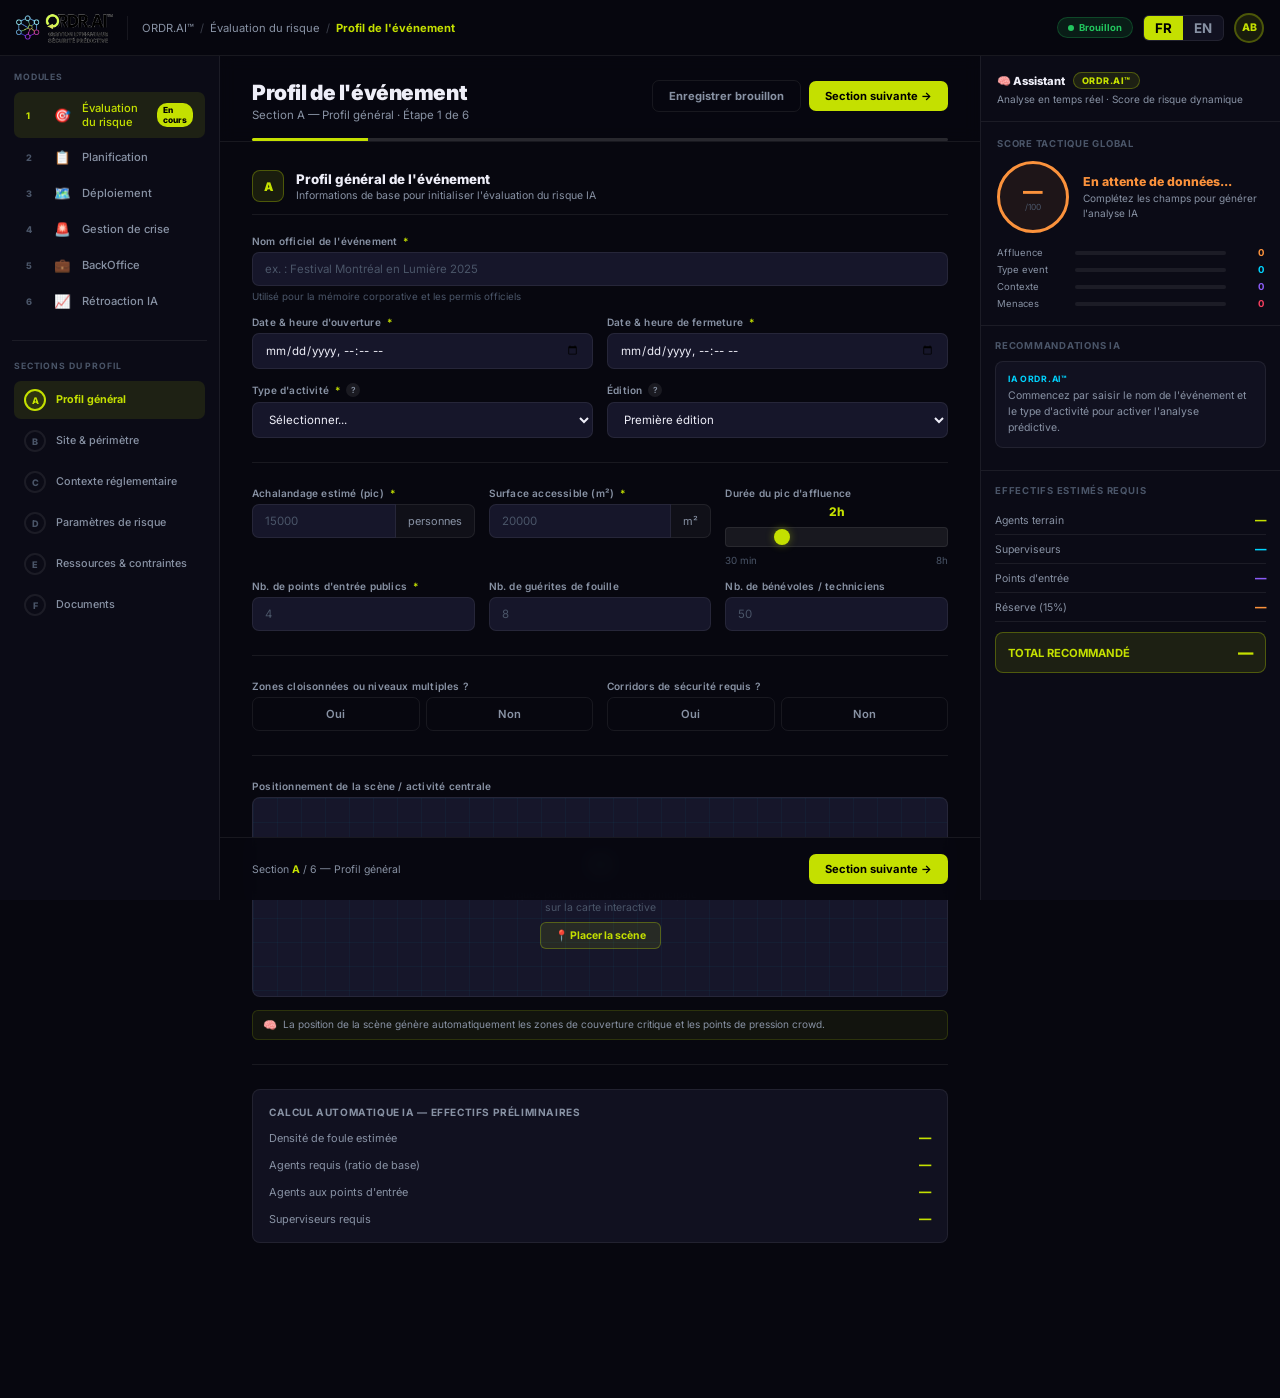
==== app/01-profil-evenement.html @ 05a4f1e2 "Initial commit — ORDR.AI™ SaaS platform 6 modules complets: - 01 Évaluation du risque - 02 Planifica" ====
<!DOCTYPE html>
<html lang="fr">
<head>
  <meta charset="UTF-8" />
<meta http-equiv="Cache-Control" content="no-cache, no-store, must-revalidate">
<meta http-equiv="Pragma" content="no-cache">
  <meta name="viewport" content="width=device-width, initial-scale=1.0" />
  <title>ORDR.AI™ — Profil de l'événement</title>
  <link href="https://fonts.googleapis.com/css2?family=Inter:wght@400;500;600;700;800;900&display=swap" rel="stylesheet" />
  <style>
    :root {
      --bg: #07070f;
      --bg-sidebar: #0b0b16;
      --bg-card: #111120;
      --bg-input: #16162a;
      --bg-hover: #1a1a2e;
      --border: rgba(255,255,255,0.07);
      --border-accent: rgba(196,224,0,0.3);
      --accent: #c4e000;
      --accent-dim: rgba(196,224,0,0.10);
      --cyan: #00d4ff;
      --cyan-dim: rgba(0,212,255,0.10);
      --purple: #8b5cf6;
      --red: #f43f5e;
      --orange: #fb923c;
      --green: #22c55e;
      --text: #eeeef8;
      --text-2: #8892a4;
      --text-3: #4a5568;
      --topbar-h: 56px;
      --sidebar-w: 220px;
      --right-w: 300px;
      --font: 'Inter', system-ui, sans-serif;
      --r: 8px;
    }
    *, *::before, *::after { box-sizing: border-box; margin: 0; padding: 0; }
    html { font-size: 14px; }
    body { font-family: var(--font); background: var(--bg); color: var(--text); min-height: 100vh; overflow-x: hidden; }
    a { text-decoration: none; color: inherit; }
    input, select, textarea, button { font-family: var(--font); }

    /* ── TOPBAR ── */
    .topbar {
      position: fixed; top: 0; left: 0; right: 0; height: var(--topbar-h);
      background: rgba(7,7,15,0.96); backdrop-filter: blur(16px);
      border-bottom: 1px solid var(--border);
      display: flex; align-items: center; padding: 0 16px; gap: 14px; z-index: 1000;
    }
    .topbar-logo { display: flex; align-items: center; gap: 8px; }
    .topbar-logo img { height: 30px; }
    .topbar-divider { width:1px; height:24px; background:var(--border); flex-shrink:0; }
    .topbar-breadcrumb {
      display: flex; align-items: center; gap: 6px; font-size: 0.8rem; color: var(--text-2);
    }
    .topbar-breadcrumb .crumb-active { color: var(--accent); font-weight: 700; }
    .topbar-breadcrumb .sep { opacity: 0.4; }
    .topbar-right { margin-left: auto; display: flex; align-items: center; gap: 10px; }
    .lang-toggle { display:flex; background:var(--bg-card); border:1px solid var(--border); border-radius:6px; overflow:hidden; font-size:0.72rem; }
    .lang-toggle button { padding:4px 11px; background:transparent; border:none; color:var(--text-2); cursor:pointer; font-weight:700; transition:all 0.2s; }
    .lang-toggle button.active { background:var(--accent); color:#000; }
    .badge-live { display:flex; align-items:center; gap:5px; background:rgba(34,197,94,0.12); border:1px solid rgba(34,197,94,0.25); color:var(--green); font-size:0.68rem; font-weight:700; padding:4px 10px; border-radius:20px; }
    .badge-live .dot { width:6px;height:6px;border-radius:50%;background:var(--green);animation:pulse 2s infinite; }
    @keyframes pulse{0%,100%{opacity:1}50%{opacity:0.4}}
    .avatar { width:30px;height:30px;border-radius:50%;background:var(--accent-dim);border:2px solid var(--border-accent);display:flex;align-items:center;justify-content:center;font-size:0.75rem;font-weight:800;color:var(--accent); }

    /* ── LAYOUT ── */
    .app { display:flex; padding-top:var(--topbar-h); min-height:100vh; }

    /* ── LEFT SIDEBAR ── */
    .sidebar {
      position:fixed; top:var(--topbar-h); left:0; width:var(--sidebar-w);
      height:calc(100vh - var(--topbar-h)); background:var(--bg-sidebar);
      border-right:1px solid var(--border); overflow-y:auto; z-index:900;
      display:flex; flex-direction:column;
    }
    .sidebar-header { padding:16px 14px 10px; }
    .sidebar-header .label { font-size:0.62rem; font-weight:700; color:var(--text-3); letter-spacing:0.1em; text-transform:uppercase; margin-bottom:10px; }
    .module-item {
      display:flex; align-items:center; gap:10px; padding:9px 12px; border-radius:7px;
      cursor:pointer; margin-bottom:2px; color:var(--text-2); font-size:0.8rem; font-weight:500;
      transition:all 0.2s; position:relative; text-decoration:none;
    }
    .module-item:hover { background:rgba(255,255,255,0.04); color:var(--text); }
    .module-item.active { background:var(--accent-dim); color:var(--accent); }
    .module-item .m-num { font-size:0.65rem; font-weight:800; color:var(--text-3); width:16px; flex-shrink:0; }
    .module-item.active .m-num { color:var(--accent); }
    .module-item .m-icon { font-size:0.95rem; width:20px; text-align:center; flex-shrink:0; }
    .module-item .m-badge { margin-left:auto; background:var(--accent); color:#000; font-size:0.6rem; font-weight:800; padding:2px 6px; border-radius:10px; }
    .sidebar-sep { height:1px; background:var(--border); margin:10px 12px; }

    /* Section nav (A-F wizard) */
    .section-nav { padding:10px 14px; flex:1; }
    .section-nav .label { font-size:0.62rem; font-weight:700; color:var(--text-3); letter-spacing:0.1em; text-transform:uppercase; margin-bottom:10px; }
    .section-step {
      display:flex; align-items:center; gap:10px; padding:8px 10px; border-radius:7px;
      cursor:pointer; margin-bottom:3px; font-size:0.78rem; transition:all 0.2s;
    }
    .section-step:hover { background:rgba(255,255,255,0.04); }
    .section-step.active { background:var(--accent-dim); }
    .step-dot {
      width:22px; height:22px; border-radius:50%; border:2px solid var(--border);
      display:flex; align-items:center; justify-content:center; font-size:0.65rem; font-weight:800;
      flex-shrink:0; color:var(--text-3); transition:all 0.2s;
    }
    .section-step.active .step-dot { border-color:var(--accent); color:var(--accent); background:var(--accent-dim); }
    .section-step.done .step-dot { border-color:var(--green); background:rgba(34,197,94,0.15); color:var(--green); }
    .step-label { font-weight:500; color:var(--text-2); font-size:0.77rem; line-height:1.3; }
    .section-step.active .step-label { color:var(--accent); font-weight:700; }
    .section-step.done .step-label { color:var(--text-2); }

    /* ── MAIN ── */
    .main {
      margin-left:var(--sidebar-w); margin-right:var(--right-w);
      flex:1; display:flex; flex-direction:column; min-width:0;
    }

    /* Page header */
    .page-header {
      padding:24px 32px 0; border-bottom:1px solid var(--border);
      background:rgba(7,7,15,0.6); backdrop-filter:blur(8px);
      position:sticky; top:var(--topbar-h); z-index:50;
    }
    .page-title-row { display:flex; align-items:flex-start; justify-content:space-between; margin-bottom:16px; }
    .page-title { font-size:1.5rem; font-weight:900; letter-spacing:-0.02em; }
    .page-title span { color:var(--accent); }
    .page-subtitle { font-size:0.82rem; color:var(--text-2); margin-top:3px; }
    .page-actions { display:flex; gap:8px; align-items:center; }
    .btn { padding:8px 16px; border-radius:7px; font-size:0.8rem; font-weight:700; cursor:pointer; border:none; transition:all 0.2s; }
    .btn-ghost { background:transparent; color:var(--text-2); border:1px solid var(--border); }
    .btn-ghost:hover { color:var(--text); border-color:rgba(255,255,255,0.2); }
    .btn-primary { background:var(--accent); color:#000; }
    .btn-primary:hover { background:#d4f000; transform:translateY(-1px); }
    .btn-outline { background:transparent; color:var(--accent); border:1px solid var(--border-accent); }
    .btn-outline:hover { background:var(--accent-dim); }

    /* Progress bar */
    .progress-bar { display:flex; gap:0; margin-bottom:0; }
    .progress-step {
      flex:1; height:3px; background:var(--border); position:relative; cursor:pointer;
    }
    .progress-step:first-child { border-radius:3px 0 0 3px; }
    .progress-step:last-child { border-radius:0 3px 3px 0; }
    .progress-step .fill { height:100%; border-radius:inherit; background:var(--border); transition:background 0.3s; }
    .progress-step.done .fill { background:var(--green); }
    .progress-step.active .fill { background:var(--accent); }
    .progress-step.active + .progress-step .fill { background:var(--border); }

    /* ── FORM AREA ── */
    .form-area { padding:28px 32px 60px; }

    .form-section { margin-bottom:32px; }
    .section-title-bar {
      display:flex; align-items:center; gap:12px; margin-bottom:20px;
      padding-bottom:12px; border-bottom:1px solid var(--border);
    }
    .section-letter {
      width:32px; height:32px; border-radius:8px; background:var(--accent-dim);
      border:1px solid var(--border-accent); display:flex; align-items:center;
      justify-content:center; font-size:0.85rem; font-weight:900; color:var(--accent); flex-shrink:0;
    }
    .section-title-text h3 { font-size:0.95rem; font-weight:800; }
    .section-title-text p { font-size:0.75rem; color:var(--text-2); margin-top:2px; }

    .field-grid { display:grid; gap:14px; }
    .fg-2 { grid-template-columns:1fr 1fr; }
    .fg-3 { grid-template-columns:1fr 1fr 1fr; }
    .fg-1 { grid-template-columns:1fr; }

    .field { display:flex; flex-direction:column; gap:5px; }
    .field label {
      font-size:0.72rem; font-weight:600; color:var(--text-2); letter-spacing:0.02em;
      display:flex; align-items:center; gap:6px;
    }
    .field label .req { color:var(--accent); }
    .field label .info-tip {
      width:14px;height:14px;border-radius:50%;background:rgba(255,255,255,0.08);
      display:inline-flex;align-items:center;justify-content:center;font-size:0.6rem;
      cursor:help;color:var(--text-2);
    }
    .field input, .field select, .field textarea {
      background:var(--bg-input); border:1px solid var(--border);
      border-radius:7px; padding:9px 12px; color:var(--text);
      font-size:0.82rem; transition:all 0.2s; width:100%;
    }
    .field input:focus, .field select:focus, .field textarea:focus {
      outline:none; border-color:var(--accent); box-shadow:0 0 0 3px rgba(196,224,0,0.12);
    }
    .field input::placeholder, .field textarea::placeholder { color:var(--text-3); }
    .field select option { background:var(--bg-card); }
    .field textarea { resize:vertical; min-height:80px; }
    .field .hint { font-size:0.7rem; color:var(--text-3); }
    .field .ai-hint {
      display:flex; align-items:flex-start; gap:6px; padding:7px 10px;
      background:rgba(196,224,0,0.06); border:1px solid rgba(196,224,0,0.15);
      border-radius:6px; font-size:0.72rem; color:var(--text-2); margin-top:3px;
    }
    .field .ai-hint .ai-icon { color:var(--accent); flex-shrink:0; font-size:0.8rem; }

    /* Input with unit */
    .input-group { display:flex; }
    .input-group input { border-radius:7px 0 0 7px; flex:1; }
    .input-unit {
      padding:9px 12px; background:rgba(255,255,255,0.04); border:1px solid var(--border);
      border-left:none; border-radius:0 7px 7px 0; font-size:0.78rem; color:var(--text-2);
      white-space:nowrap; display:flex; align-items:center;
    }

    /* Toggle yes/no */
    .yn-toggle { display:flex; gap:6px; }
    .yn-btn {
      flex:1; padding:9px; border:1px solid var(--border); border-radius:7px;
      background:transparent; color:var(--text-2); font-size:0.8rem; font-weight:600;
      cursor:pointer; transition:all 0.2s; text-align:center;
    }
    .yn-btn:hover { border-color:rgba(255,255,255,0.2); color:var(--text); }
    .yn-btn.selected-yes { background:rgba(34,197,94,0.12); border-color:rgba(34,197,94,0.4); color:var(--green); }
    .yn-btn.selected-no  { background:rgba(244,63,94,0.10); border-color:rgba(244,63,94,0.3); color:var(--red); }

    /* Radio group */
    .radio-group { display:flex; flex-wrap:wrap; gap:8px; }
    .radio-btn {
      padding:7px 14px; border:1px solid var(--border); border-radius:20px;
      background:transparent; color:var(--text-2); font-size:0.78rem; font-weight:500;
      cursor:pointer; transition:all 0.2s;
    }
    .radio-btn:hover { border-color:rgba(255,255,255,0.2); color:var(--text); }
    .radio-btn.selected { background:var(--accent-dim); border-color:var(--border-accent); color:var(--accent); font-weight:700; }

    /* Checkboxes */
    .check-grid { display:flex; flex-wrap:wrap; gap:8px; }
    .check-item {
      display:flex; align-items:center; gap:7px; padding:7px 12px;
      border:1px solid var(--border); border-radius:7px; cursor:pointer; transition:all 0.2s;
      font-size:0.78rem; color:var(--text-2);
    }
    .check-item:hover { border-color:rgba(255,255,255,0.15); color:var(--text); }
    .check-item.checked { background:var(--accent-dim); border-color:var(--border-accent); color:var(--accent); }
    .check-item input[type=checkbox] { display:none; }
    .check-box { width:15px;height:15px;border:2px solid var(--border);border-radius:4px;display:flex;align-items:center;justify-content:center;flex-shrink:0; }
    .check-item.checked .check-box { border-color:var(--accent);background:var(--accent); }
    .check-item.checked .check-box::after { content:'✓'; font-size:0.65rem; color:#000; font-weight:900; }

    /* Slider */
    .slider-wrap { display:flex; flex-direction:column; gap:8px; }
    .slider-labels { display:flex; justify-content:space-between; font-size:0.7rem; color:var(--text-3); }
    .slider-val { text-align:center; font-size:0.85rem; font-weight:800; color:var(--accent); }
    input[type=range] {
      width:100%; height:4px; appearance:none; background:var(--border);
      border-radius:4px; outline:none; cursor:pointer;
    }
    input[type=range]::-webkit-slider-thumb {
      appearance:none; width:16px; height:16px; border-radius:50%;
      background:var(--accent); cursor:pointer; box-shadow:0 0 8px rgba(196,224,0,0.4);
    }
    input[type=range]::-webkit-slider-runnable-track { border-radius:4px; }

    /* Map placeholder */
    .map-placeholder {
      background:var(--bg-input); border:1px solid var(--border); border-radius:var(--r);
      height:200px; position:relative; overflow:hidden; cursor:pointer; transition:border-color 0.2s;
    }
    .map-placeholder:hover { border-color:var(--border-accent); }
    .map-grid {
      position:absolute;inset:0;
      background-image: linear-gradient(rgba(0,212,255,0.04) 1px,transparent 1px), linear-gradient(90deg,rgba(0,212,255,0.04) 1px,transparent 1px);
      background-size:24px 24px;
    }
    .map-overlay {
      position:absolute;inset:0;display:flex;flex-direction:column;align-items:center;justify-content:center;gap:8px;
    }
    .map-overlay .map-icon { font-size:2rem; opacity:0.4; }
    .map-overlay p { font-size:0.75rem; color:var(--text-3); text-align:center; max-width:200px; }
    .map-overlay .map-btn {
      padding:6px 14px; background:var(--accent-dim); border:1px solid var(--border-accent);
      border-radius:6px; font-size:0.75rem; font-weight:700; color:var(--accent); cursor:pointer;
    }
    .map-pin { position:absolute; width:10px;height:10px;border-radius:50%;transform:translate(-50%,-50%); }
    .map-pin::after { content:'';position:absolute;inset:-4px;border-radius:50%;border:2px solid currentColor;opacity:0.4;animation:expand 2s infinite; }
    @keyframes expand{0%{transform:scale(1);opacity:0.4}100%{transform:scale(2.5);opacity:0}}

    /* File upload */
    .file-zone {
      border:2px dashed var(--border); border-radius:var(--r); padding:20px;
      text-align:center; cursor:pointer; transition:all 0.2s; position:relative;
    }
    .file-zone:hover { border-color:var(--border-accent); background:var(--accent-dim); }
    .file-zone input[type=file] { position:absolute;inset:0;opacity:0;cursor:pointer; }
    .file-zone .file-icon { font-size:1.5rem; margin-bottom:6px; opacity:0.5; }
    .file-zone p { font-size:0.75rem; color:var(--text-2); }
    .file-zone .file-types { font-size:0.68rem; color:var(--text-3); margin-top:3px; }
    .file-list { display:flex; flex-direction:column; gap:6px; margin-top:10px; }
    .file-item {
      display:flex;align-items:center;gap:8px;padding:7px 10px;
      background:rgba(34,197,94,0.08);border:1px solid rgba(34,197,94,0.2);border-radius:6px;
      font-size:0.75rem; color:var(--text);
    }
    .file-item .fi-icon { color:var(--green); }
    .file-item .fi-size { margin-left:auto; color:var(--text-3); font-size:0.7rem; }
    .file-item .fi-del { color:var(--text-3); cursor:pointer; padding:2px; }
    .file-item .fi-del:hover { color:var(--red); }

    /* Divider */
    .form-divider { height:1px; background:var(--border); margin:24px 0; }

    /* Live calculator card */
    .calc-card {
      background:var(--bg-card); border:1px solid var(--border); border-radius:var(--r);
      padding:16px; display:flex; flex-direction:column; gap:12px;
    }
    .calc-card .calc-title { font-size:0.72rem; font-weight:700; color:var(--text-2); letter-spacing:0.06em; text-transform:uppercase; }
    .calc-row { display:flex; justify-content:space-between; align-items:center; }
    .calc-row .cr-label { font-size:0.78rem; color:var(--text-2); }
    .calc-row .cr-val { font-size:0.88rem; font-weight:800; color:var(--accent); }
    .calc-row .cr-val.warn { color:var(--orange); }
    .calc-row .cr-val.danger { color:var(--red); }

    /* Conditional sub-form */
    .sub-form { margin-top:12px; padding:14px; background:var(--bg-input); border:1px solid var(--border); border-radius:var(--r); }

    /* ── RIGHT PANEL ── */
    .right-panel {
      position:fixed; top:var(--topbar-h); right:0; width:var(--right-w);
      height:calc(100vh - var(--topbar-h)); background:var(--bg-sidebar);
      border-left:1px solid var(--border); overflow-y:auto; z-index:900;
      display:flex; flex-direction:column;
    }
    .rp-header { padding:16px; border-bottom:1px solid var(--border); }
    .rp-title { font-size:0.8rem; font-weight:800; display:flex; align-items:center; gap:8px; }
    .rp-title .ordr-badge { background:var(--accent-dim); border:1px solid var(--border-accent); color:var(--accent); font-size:0.65rem; font-weight:800; padding:2px 8px; border-radius:10px; letter-spacing:0.05em; }
    .rp-subtitle { font-size:0.72rem; color:var(--text-2); margin-top:4px; }

    /* Risk score */
    .risk-score-wrap { padding:16px; border-bottom:1px solid var(--border); }
    .risk-score-title { font-size:0.68rem; font-weight:700; color:var(--text-3); letter-spacing:0.08em; text-transform:uppercase; margin-bottom:12px; }
    .risk-score-display { display:flex; align-items:center; gap:14px; margin-bottom:14px; }
    .risk-circle {
      width:72px; height:72px; border-radius:50%; flex-shrink:0;
      display:flex; flex-direction:column; align-items:center; justify-content:center;
      border:3px solid var(--orange); background:rgba(251,146,60,0.08);
      position:relative;
    }
    .risk-circle .rs-val { font-size:1.4rem; font-weight:900; color:var(--orange); line-height:1; }
    .risk-circle .rs-max { font-size:0.6rem; color:var(--text-3); }
    .risk-legend { flex:1; }
    .risk-label { font-size:0.88rem; font-weight:800; color:var(--orange); margin-bottom:2px; }
    .risk-desc { font-size:0.72rem; color:var(--text-2); line-height:1.4; }
    .risk-bar-wrap { display:flex; flex-direction:column; gap:6px; }
    .risk-bar-row { display:flex; align-items:center; gap:8px; }
    .rbl { font-size:0.68rem; color:var(--text-2); width:70px; flex-shrink:0; }
    .rb { flex:1; height:4px; background:var(--border); border-radius:4px; overflow:hidden; }
    .rb .rbf { height:100%; border-radius:4px; transition:width 0.6s ease; }
    .rbv { font-size:0.68rem; font-weight:700; width:30px; text-align:right; flex-shrink:0; }

    /* IA suggestions */
    .ia-suggestions { padding:14px; border-bottom:1px solid var(--border); }
    .ia-s-title { font-size:0.68rem; font-weight:700; color:var(--text-3); letter-spacing:0.08em; text-transform:uppercase; margin-bottom:10px; }
    .ia-card {
      background:var(--bg-card); border:1px solid var(--border); border-radius:var(--r);
      padding:12px; margin-bottom:8px; cursor:pointer; transition:all 0.2s;
    }
    .ia-card:hover { border-color:var(--border-accent); background:var(--bg-hover); }
    .ia-card .ia-type { font-size:0.62rem; font-weight:700; letter-spacing:0.08em; text-transform:uppercase; margin-bottom:4px; }
    .ia-card .ia-type.warn { color:var(--orange); }
    .ia-card .ia-type.info { color:var(--cyan); }
    .ia-card .ia-type.ok   { color:var(--green); }
    .ia-card .ia-msg { font-size:0.75rem; color:var(--text-2); line-height:1.5; }
    .ia-card .ia-action { margin-top:6px; font-size:0.7rem; font-weight:700; color:var(--accent); }

    /* Required agents */
    .agents-calc { padding:14px; }
    .ac-title { font-size:0.68rem; font-weight:700; color:var(--text-3); letter-spacing:0.08em; text-transform:uppercase; margin-bottom:10px; }
    .ac-row { display:flex; justify-content:space-between; align-items:center; padding:7px 0; border-bottom:1px solid var(--border); }
    .ac-row:last-child { border:none; }
    .ac-label { font-size:0.75rem; color:var(--text-2); }
    .ac-val { font-size:0.82rem; font-weight:800; }
    .ac-total-row { display:flex; justify-content:space-between; align-items:center; padding:10px 12px; background:var(--accent-dim); border:1px solid var(--border-accent); border-radius:var(--r); margin-top:10px; }
    .ac-total-label { font-size:0.8rem; font-weight:700; color:var(--accent); }
    .ac-total-val { font-size:1.1rem; font-weight:900; color:var(--accent); }

    /* section visibility */
    .form-section { display:none; }
    .form-section.visible { display:block; }

    /* Nav buttons */
    .nav-buttons {
      display:flex; justify-content:space-between; align-items:center;
      padding:16px 32px; border-top:1px solid var(--border);
      position:sticky; bottom:0; background:rgba(7,7,15,0.95); backdrop-filter:blur(8px);
    }
    .nav-info { font-size:0.75rem; color:var(--text-2); }
    .nav-info strong { color:var(--accent); }

    /* Scrollbar */
    ::-webkit-scrollbar{width:5px}::-webkit-scrollbar-track{background:transparent}::-webkit-scrollbar-thumb{background:var(--border);border-radius:3px}
  </style>
</head>
<body>

<!-- TOPBAR -->
<header class="topbar">
  <div class="topbar-logo">
    <img src="../assets/logos/logo_dark.png" alt="ORDR.AI" />
  </div>
  <div class="topbar-divider"></div>
  <div class="topbar-breadcrumb">
    <span>ORDR.AI™</span>
    <span class="sep">/</span>
    <span id="bc1">Évaluation du risque</span>
    <span class="sep">/</span>
    <span class="crumb-active" id="bc2">Profil de l'événement</span>
  </div>
  <div class="topbar-right">
    <div class="badge-live"><span class="dot"></span><span id="lbl-live">Brouillon</span></div>
    <div class="lang-toggle">
      <button onclick="setLang('fr')" class="active" data-l="fr">FR</button>
      <button onclick="setLang('en')" data-l="en">EN</button>
    </div>
    <div class="avatar">AB</div>
  </div>
</header>

<div class="app">

  <!-- LEFT SIDEBAR -->
  <aside class="sidebar">
    <div class="sidebar-header">
      <div class="label" data-fr="Modules" data-en="Modules">Modules</div>
      <div class="module-item active">
        <span class="m-num">1</span>
        <span class="m-icon">🎯</span>
        <span data-fr="Évaluation du risque" data-en="Risk assessment">Évaluation du risque</span>
        <span class="m-badge">En cours</span>
      </div>
      <a href="02-planification.html" class="module-item">
        <span class="m-num">2</span><span class="m-icon">📋</span>
        <span data-fr="Planification" data-en="Planning">Planification</span>
      </a>
      <a href="03-deploiement.html" class="module-item">
        <span class="m-num">3</span><span class="m-icon">🗺️</span>
        <span data-fr="Déploiement" data-en="Deployment">Déploiement</span>
      </a>
      <a href="04-crise.html" class="module-item">
        <span class="m-num">4</span><span class="m-icon">🚨</span>
        <span data-fr="Gestion de crise" data-en="Crisis management">Gestion de crise</span>
      </a>
      <a href="05-backoffice.html" class="module-item">
        <span class="m-num">5</span><span class="m-icon">💼</span>
        <span data-fr="BackOffice" data-en="BackOffice">BackOffice</span>
      </a>
      <a href="06-retroaction.html" class="module-item">
        <span class="m-num">6</span><span class="m-icon">📈</span>
        <span data-fr="Rétroaction IA" data-en="AI Feedback">Rétroaction IA</span>
      </a>
    </div>

    <div class="sidebar-sep"></div>

    <div class="section-nav">
      <div class="label" data-fr="Sections du profil" data-en="Profile sections">Sections du profil</div>

      <div class="section-step active" onclick="goSection(0)">
        <div class="step-dot">A</div>
        <div class="step-label" data-fr="Profil général" data-en="General profile">Profil général</div>
      </div>
      <div class="section-step" onclick="goSection(1)">
        <div class="step-dot">B</div>
        <div class="step-label" data-fr="Site & périmètre" data-en="Site & perimeter">Site & périmètre</div>
      </div>
      <div class="section-step" onclick="goSection(2)">
        <div class="step-dot">C</div>
        <div class="step-label" data-fr="Contexte réglementaire" data-en="Regulatory context">Contexte réglementaire</div>
      </div>
      <div class="section-step" onclick="goSection(3)">
        <div class="step-dot">D</div>
        <div class="step-label" data-fr="Paramètres de risque" data-en="Risk parameters">Paramètres de risque</div>
      </div>
      <div class="section-step" onclick="goSection(4)">
        <div class="step-dot">E</div>
        <div class="step-label" data-fr="Ressources & contraintes" data-en="Resources & constraints">Ressources & contraintes</div>
      </div>
      <div class="section-step" onclick="goSection(5)">
        <div class="step-dot">F</div>
        <div class="step-label" data-fr="Documents" data-en="Documents">Documents</div>
      </div>
    </div>
  </aside>

  <!-- MAIN -->
  <main class="main">

    <!-- PAGE HEADER -->
    <div class="page-header">
      <div class="page-title-row">
        <div>
          <div class="page-title" data-fr='Profil de l&apos;événement' data-en="Event profile">Profil de l'événement</div>
          <div class="page-subtitle" data-fr="Section A — Profil général · Étape 1 de 6" data-en="Section A — General profile · Step 1 of 6" id="page-subtitle">Section A — Profil général · Étape 1 de 6</div>
        </div>
        <div class="page-actions">
          <button class="btn btn-ghost" data-fr="Enregistrer brouillon" data-en="Save draft">Enregistrer brouillon</button>
          <button class="btn btn-primary" onclick="nextSection()" id="btn-next" data-fr="Section suivante →" data-en="Next section →">Section suivante →</button>
        </div>
      </div>
      <div class="progress-bar" id="progressBar">
        <div class="progress-step active"><div class="fill"></div></div>
        <div class="progress-step"><div class="fill"></div></div>
        <div class="progress-step"><div class="fill"></div></div>
        <div class="progress-step"><div class="fill"></div></div>
        <div class="progress-step"><div class="fill"></div></div>
        <div class="progress-step"><div class="fill"></div></div>
      </div>
    </div>

    <!-- FORM AREA -->
    <div class="form-area">

      <!-- ═══ SECTION A ═══ -->
      <div class="form-section visible" id="sec-A">
        <div class="section-title-bar">
          <div class="section-letter">A</div>
          <div class="section-title-text">
            <h3 data-fr="Profil général de l'événement" data-en="General event profile">Profil général de l'événement</h3>
            <p data-fr="Informations de base pour initialiser l'évaluation du risque IA" data-en="Basic information to initialize the AI risk assessment">Informations de base pour initialiser l'évaluation du risque IA</p>
          </div>
        </div>

        <div class="field-grid fg-2">
          <div class="field" style="grid-column:1/-1">
            <label><span data-fr="Nom officiel de l'événement" data-en="Official event name">Nom officiel de l'événement</span> <span class="req">*</span></label>
            <input type="text" id="nom-evenement" placeholder="ex. : Festival Montréal en Lumière 2025" oninput="updateRiskScore()" />
            <div class="hint" data-fr="Utilisé pour la mémoire corporative et les permis officiels" data-en="Used for corporate memory and official permits">Utilisé pour la mémoire corporative et les permis officiels</div>
          </div>

          <div class="field">
            <label><span data-fr="Date & heure d'ouverture" data-en="Opening date & time">Date & heure d'ouverture</span> <span class="req">*</span></label>
            <input type="datetime-local" id="date-debut" onchange="updateRiskScore()" />
          </div>
          <div class="field">
            <label><span data-fr="Date & heure de fermeture" data-en="Closing date & time">Date & heure de fermeture</span> <span class="req">*</span></label>
            <input type="datetime-local" id="date-fin" onchange="updateRiskScore()" />
          </div>

          <div class="field">
            <label><span data-fr="Type d'activité" data-en="Activity type">Type d'activité</span> <span class="req">*</span> <span class="info-tip" title="Ajuste automatiquement les matrices de risque">?</span></label>
            <select id="type-activite" onchange="updateRiskScore()">
              <option value="" data-fr="Sélectionner..." data-en="Select...">Sélectionner...</option>
              <option value="festival" data-fr="Festival culturel" data-en="Cultural festival">Festival culturel</option>
              <option value="sportif" data-fr="Événement sportif" data-en="Sports event">Événement sportif</option>
              <option value="spectacle" data-fr="Spectacle / Concert" data-en="Show / Concert">Spectacle / Concert</option>
              <option value="corporate" data-fr="Événement corporatif" data-en="Corporate event">Événement corporatif</option>
              <option value="politique" data-fr="Événement politique / public" data-en="Political / public event">Événement politique / public</option>
              <option value="manifestion" data-fr="Manifestation / Rassemblement" data-en="Demonstration / Rally">Manifestation / Rassemblement</option>
              <option value="salon" data-fr="Salon / Foire / Exposition" data-en="Trade show / Exhibition">Salon / Foire / Exposition</option>
            </select>
          </div>
          <div class="field">
            <label>
              <span data-fr="Édition" data-en="Edition">Édition</span>
              <span class="info-tip" title="Première édition ou récurrente">?</span>
            </label>
            <select id="edition" onchange="updateRiskScore()">
              <option value="nouvelle" data-fr="Première édition" data-en="First edition">Première édition</option>
              <option value="recurrente" data-fr="Édition récurrente (historique disponible)" data-en="Recurring edition (history available)">Édition récurrente (historique disponible)</option>
            </select>
          </div>
        </div>

        <div class="form-divider"></div>

        <div class="field-grid fg-3">
          <div class="field">
            <label><span data-fr="Achalandage estimé (pic)" data-en="Estimated attendance (peak)">Achalandage estimé (pic)</span> <span class="req">*</span></label>
            <div class="input-group">
              <input type="number" id="achalandage" placeholder="15000" min="0" oninput="updateRiskScore()" />
              <div class="input-unit" data-fr="personnes" data-en="persons">personnes</div>
            </div>
          </div>
          <div class="field">
            <label><span data-fr="Surface accessible (m²)" data-en="Accessible area (m²)">Surface accessible (m²)</span> <span class="req">*</span></label>
            <div class="input-group">
              <input type="number" id="surface" placeholder="20000" min="0" oninput="updateRiskScore()" />
              <div class="input-unit">m²</div>
            </div>
            <div class="ai-hint" id="density-hint" style="display:none">
              <span class="ai-icon">🧠</span>
              <span id="density-text"></span>
            </div>
          </div>
          <div class="field">
            <label><span data-fr="Durée du pic d'affluence" data-en="Peak attendance duration">Durée du pic d'affluence</span></label>
            <div class="slider-wrap">
              <div class="slider-val" id="slider-val">2h</div>
              <input type="range" id="duree-pic" min="0.5" max="8" step="0.5" value="2" oninput="updateSlider(this.value)" />
              <div class="slider-labels"><span>30 min</span><span>8h</span></div>
            </div>
          </div>

          <div class="field">
            <label><span data-fr="Nb. de points d'entrée publics" data-en="No. of public entry points">Nb. de points d'entrée publics</span> <span class="req">*</span></label>
            <input type="number" id="entrees" placeholder="4" min="1" oninput="updateRiskScore()" />
          </div>
          <div class="field">
            <label><span data-fr="Nb. de guérites de fouille" data-en="No. of search booths">Nb. de guérites de fouille</span></label>
            <input type="number" id="guerites" placeholder="8" min="0" oninput="updateRiskScore()" />
          </div>
          <div class="field">
            <label><span data-fr="Nb. de bénévoles / techniciens" data-en="No. of volunteers / technicians">Nb. de bénévoles / techniciens</span></label>
            <input type="number" id="benevoles" placeholder="50" min="0" oninput="updateRiskScore()" />
          </div>
        </div>

        <div class="form-divider"></div>

        <div class="field-grid fg-2">
          <div class="field">
            <label><span data-fr="Zones cloisonnées ou niveaux multiples ?" data-en="Partitioned zones or multiple levels?">Zones cloisonnées ou niveaux multiples ?</span></label>
            <div class="yn-toggle">
              <button class="yn-btn" onclick="setYN(this,'zones-cloison','oui')" data-fr="Oui" data-en="Yes">Oui</button>
              <button class="yn-btn" onclick="setYN(this,'zones-cloison','non')" data-fr="Non" data-en="No">Non</button>
            </div>
            <input type="hidden" id="zones-cloison" value="" />
            <div class="sub-form" id="sub-zones" style="display:none">
              <div class="field">
                <label data-fr="Nombre de zones / niveaux distincts" data-en="Number of distinct zones / levels">Nombre de zones / niveaux distincts</label>
                <input type="number" placeholder="3" min="1" />
              </div>
            </div>
          </div>

          <div class="field">
            <label><span data-fr="Corridors de sécurité requis ?" data-en="Security corridors required?">Corridors de sécurité requis ?</span></label>
            <div class="yn-toggle">
              <button class="yn-btn" onclick="setYN(this,'corridors','oui')" data-fr="Oui" data-en="Yes">Oui</button>
              <button class="yn-btn" onclick="setYN(this,'corridors','non')" data-fr="Non" data-en="No">Non</button>
            </div>
            <input type="hidden" id="corridors" value="" />
          </div>
        </div>

        <div class="form-divider"></div>

        <div class="field">
          <label><span data-fr="Positionnement de la scène / activité centrale" data-en="Stage / main activity positioning">Positionnement de la scène / activité centrale</span></label>
          <div class="map-placeholder" id="map-scene">
            <div class="map-grid"></div>
            <div class="map-overlay" id="map-overlay-scene">
              <div class="map-icon">🗺️</div>
              <p data-fr="Cliquez pour placer la scène principale sur la carte interactive" data-en="Click to place the main stage on the interactive map">Cliquez pour placer la scène principale sur la carte interactive</p>
              <div class="map-btn" onclick="placePin('map-scene')" data-fr="📍 Placer la scène" data-en="📍 Place stage">📍 Placer la scène</div>
            </div>
          </div>
          <div class="ai-hint" style="margin-top:8px">
            <span class="ai-icon">🧠</span>
            <span data-fr="La position de la scène génère automatiquement les zones de couverture critique et les points de pression crowd." data-en="Stage position automatically generates critical coverage zones and crowd pressure points.">La position de la scène génère automatiquement les zones de couverture critique et les points de pression crowd.</span>
          </div>
        </div>

        <!-- Live calculator -->
        <div class="form-divider"></div>
        <div class="calc-card">
          <div class="calc-title" data-fr="Calcul automatique IA — Effectifs préliminaires" data-en="AI Auto-calculation — Preliminary staffing">Calcul automatique IA — Effectifs préliminaires</div>
          <div class="calc-row">
            <span class="cr-label" data-fr="Densité de foule estimée" data-en="Estimated crowd density">Densité de foule estimée</span>
            <span class="cr-val" id="calc-density">—</span>
          </div>
          <div class="calc-row">
            <span class="cr-label" data-fr="Agents requis (ratio de base)" data-en="Required agents (base ratio)">Agents requis (ratio de base)</span>
            <span class="cr-val" id="calc-agents">—</span>
          </div>
          <div class="calc-row">
            <span class="cr-label" data-fr="Agents aux points d'entrée" data-en="Agents at entry points">Agents aux points d'entrée</span>
            <span class="cr-val" id="calc-entrees">—</span>
          </div>
          <div class="calc-row">
            <span class="cr-label" data-fr="Superviseurs requis" data-en="Required supervisors">Superviseurs requis</span>
            <span class="cr-val" id="calc-sup">—</span>
          </div>
        </div>
      </div>

      <!-- ═══ SECTION B ═══ -->
      <div class="form-section" id="sec-B">
        <div class="section-title-bar">
          <div class="section-letter" style="color:var(--cyan);border-color:rgba(0,212,255,0.3);background:rgba(0,212,255,0.08)">B</div>
          <div class="section-title-text">
            <h3 data-fr="Profil du site & périmètre" data-en="Site & perimeter profile">Profil du site & périmètre</h3>
            <p data-fr="Localisation, plan du site, zones sensibles et points d'accès" data-en="Location, site plan, sensitive zones and access points">Localisation, plan du site, zones sensibles et points d'accès</p>
          </div>
        </div>

        <div class="field-grid fg-1">
          <div class="field">
            <label><span data-fr="Adresse civique principale" data-en="Main civic address">Adresse civique principale</span> <span class="req">*</span></label>
            <input type="text" id="adresse" placeholder="ex. : 1000 rue Saint-Denis, Montréal, QC" oninput="updateRiskScore()" />
            <div class="ai-hint">
              <span class="ai-icon">🧠</span>
              <span data-fr="Géocodage automatique → rattachement au plan interactif et aux services d'urgence locaux." data-en="Automatic geocoding → linked to interactive map and local emergency services.">Géocodage automatique → rattachement au plan interactif et aux services d'urgence locaux.</span>
            </div>
          </div>

          <div class="field">
            <label><span data-fr="Plan du site (PDF / DWG / Image)" data-en="Site plan (PDF / DWG / Image)">Plan du site (PDF / DWG / Image)</span></label>
            <div class="file-zone" id="fz-plan">
              <input type="file" accept=".pdf,.dwg,.png,.jpg,.svg" onchange="handleFile(this,'fz-plan','plan-files')" />
              <div class="file-icon">📐</div>
              <p data-fr="Glissez le plan du site ici ou cliquez pour parcourir" data-en="Drag site plan here or click to browse">Glissez le plan du site ici ou cliquez pour parcourir</p>
              <div class="file-types">PDF · DWG · PNG · JPG · SVG</div>
            </div>
            <div class="file-list" id="plan-files"></div>
          </div>

          <div class="field">
            <label><span data-fr="Zones sensibles sur le site" data-en="Sensitive zones on site">Zones sensibles sur le site</span></label>
            <div class="check-grid" id="zones-sensibles">
              <div class="check-item" onclick="toggleCheck(this)"><div class="check-box"></div><span data-fr="🎤 Scène principale" data-en="🎤 Main stage">🎤 Scène principale</span></div>
              <div class="check-item" onclick="toggleCheck(this)"><div class="check-box"></div><span data-fr="⭐ Zone VIP" data-en="⭐ VIP zone">⭐ Zone VIP</span></div>
              <div class="check-item" onclick="toggleCheck(this)"><div class="check-box"></div><span data-fr="🚪 Coulisses" data-en="🚪 Backstage">🚪 Coulisses</span></div>
              <div class="check-item" onclick="toggleCheck(this)"><div class="check-box"></div><span data-fr="💊 Zone médicale" data-en="💊 Medical zone">💊 Zone médicale</span></div>
              <div class="check-item" onclick="toggleCheck(this)"><div class="check-box"></div><span data-fr="🔋 Zone technique" data-en="🔋 Technical zone">🔋 Zone technique</span></div>
              <div class="check-item" onclick="toggleCheck(this)"><div class="check-box"></div><span data-fr="🚗 Stationnement" data-en="🚗 Parking">🚗 Stationnement</span></div>
              <div class="check-item" onclick="toggleCheck(this)"><div class="check-box"></div><span data-fr="🍺 Zone alcool" data-en="🍺 Alcohol zone">🍺 Zone alcool</span></div>
              <div class="check-item" onclick="toggleCheck(this)"><div class="check-box"></div><span data-fr="🧒 Zone enfants" data-en="🧒 Children zone">🧒 Zone enfants</span></div>
            </div>
          </div>
        </div>

        <div class="form-divider"></div>

        <div class="field-grid fg-3">
          <div class="field">
            <label><span data-fr="Largeur cumulée des accès (m)" data-en="Total access width (m)">Largeur cumulée des accès (m)</span></label>
            <div class="input-group">
              <input type="number" id="largeur-acces" placeholder="24" min="0" oninput="updateRiskScore()" />
              <div class="input-unit">m</div>
            </div>
            <div class="hint" data-fr="Débit théorique : 82 pers/min par mètre de largeur" data-en="Theoretical flow: 82 persons/min per meter of width">Débit théorique : 82 pers/min par mètre de largeur</div>
          </div>
          <div class="field">
            <label><span data-fr="Accès de service / secours distincts ?" data-en="Separate service / emergency access?">Accès de service / secours distincts ?</span></label>
            <div class="yn-toggle">
              <button class="yn-btn" onclick="setYN(this,'acces-secours','oui')">Oui</button>
              <button class="yn-btn" onclick="setYN(this,'acces-secours','non')">Non</button>
            </div>
            <input type="hidden" id="acces-secours" value="" />
          </div>
          <div class="field">
            <label><span data-fr="Caractéristiques du terrain" data-en="Terrain characteristics">Caractéristiques du terrain</span></label>
            <select id="terrain" onchange="updateRiskScore()">
              <option value="" data-fr="Sélectionner..." data-en="Select...">Sélectionner...</option>
              <option value="plat" data-fr="Terrain plat" data-en="Flat terrain">Terrain plat</option>
              <option value="pente" data-fr="Terrain en pente" data-en="Sloped terrain">Terrain en pente</option>
              <option value="escaliers" data-fr="Escaliers / gradins" data-en="Stairs / bleachers">Escaliers / gradins</option>
              <option value="mixte" data-fr="Configuration mixte" data-en="Mixed configuration">Configuration mixte</option>
            </select>
          </div>
        </div>

        <div class="form-divider"></div>

        <div class="field">
          <label><span data-fr="Zones de rassemblement en cas d'évacuation" data-en="Assembly zones in case of evacuation">Zones de rassemblement en cas d'évacuation</span></label>
          <div class="map-placeholder" id="map-evac">
            <div class="map-grid"></div>
            <div class="map-overlay" id="map-overlay-evac">
              <div class="map-icon">🚨</div>
              <p data-fr="Délimitez les zones d'évacuation sur la carte interactive" data-en="Delineate evacuation zones on the interactive map">Délimitez les zones d'évacuation sur la carte interactive</p>
              <div class="map-btn" onclick="placePin('map-evac')" data-fr="📍 Ajouter une zone" data-en="📍 Add a zone">📍 Ajouter une zone</div>
            </div>
          </div>
        </div>
      </div>

      <!-- ═══ SECTION C ═══ -->
      <div class="form-section" id="sec-C">
        <div class="section-title-bar">
          <div class="section-letter" style="color:var(--purple);border-color:rgba(139,92,246,0.3);background:rgba(139,92,246,0.08)">C</div>
          <div class="section-title-text">
            <h3 data-fr="Contexte réglementaire & partenaires" data-en="Regulatory context & partners">Contexte réglementaire & partenaires</h3>
            <p data-fr="Permis, autorisations, partenaires municipaux et couverture médicale" data-en="Permits, authorizations, municipal partners and medical coverage">Permis, autorisations, partenaires municipaux et couverture médicale</p>
          </div>
        </div>

        <div class="field">
          <label><span data-fr="Permis municipaux requis" data-en="Required municipal permits">Permis municipaux requis</span></label>
          <div class="check-grid">
            <div class="check-item" onclick="toggleCheck(this)"><div class="check-box"></div><span data-fr="🍺 Permis alcool" data-en="🍺 Alcohol permit">🍺 Permis alcool</span></div>
            <div class="check-item" onclick="toggleCheck(this)"><div class="check-box"></div><span data-fr="🎆 Pyrotechnie" data-en="🎆 Pyrotechnics">🎆 Pyrotechnie</span></div>
            <div class="check-item" onclick="toggleCheck(this)"><div class="check-box"></div><span data-fr="🔊 Permis bruit" data-en="🔊 Noise permit">🔊 Permis bruit</span></div>
            <div class="check-item" onclick="toggleCheck(this)"><div class="check-box"></div><span data-fr="🚧 Occupation voie publique" data-en="🚧 Public road occupation">🚧 Occupation voie publique</span></div>
            <div class="check-item" onclick="toggleCheck(this)"><div class="check-box"></div><span data-fr="🏗️ Installation temporaire" data-en="🏗️ Temporary installation">🏗️ Installation temporaire</span></div>
            <div class="check-item" onclick="toggleCheck(this)"><div class="check-box"></div><span data-fr="🐕 Maître-chien" data-en="🐕 Dog handler">🐕 Maître-chien</span></div>
          </div>
        </div>

        <div class="form-divider"></div>

        <div class="field-grid fg-2">
          <div class="field">
            <label><span data-fr="Collaboration SPVM / SQ / Service incendie ?" data-en="SPVM / SQ / Fire department collaboration?">Collaboration SPVM / SQ / Service incendie ?</span></label>
            <div class="yn-toggle">
              <button class="yn-btn" onclick="setYN(this,'collab-spvm','oui')">Oui</button>
              <button class="yn-btn" onclick="setYN(this,'collab-spvm','non')">Non</button>
            </div>
            <input type="hidden" id="collab-spvm" value="" />
            <div class="sub-form" id="sub-spvm" style="display:none">
              <div class="field-grid fg-2">
                <div class="field">
                  <label data-fr="Service partenaire" data-en="Partner service">Service partenaire</label>
                  <select><option>SPVM</option><option>Sûreté du Québec</option><option>Service incendie</option><option>Urgences-santé</option></select>
                </div>
                <div class="field">
                  <label data-fr="Contact responsable" data-en="Responsible contact">Contact responsable</label>
                  <input type="text" placeholder="Nom, badge, téléphone" />
                </div>
              </div>
            </div>
          </div>

          <div class="field">
            <label><span data-fr="Couverture médicale prévue" data-en="Planned medical coverage">Couverture médicale prévue</span></label>
            <select id="couverture-med" onchange="updateRiskScore()">
              <option value="" data-fr="Sélectionner..." data-en="Select...">Sélectionner...</option>
              <option value="premiers-soins" data-fr="Premiers soins seulement" data-en="First aid only">Premiers soins seulement</option>
              <option value="infirmiere" data-fr="Infirmière + premiers soins" data-en="Nurse + first aid">Infirmière + premiers soins</option>
              <option value="medecin" data-fr="Médecin sur site + ambulance en attente" data-en="On-site physician + standby ambulance">Médecin sur site + ambulance en attente</option>
              <option value="complet" data-fr="Dispositif médical complet (multi-équipes)" data-en="Full medical setup (multi-team)">Dispositif médical complet (multi-équipes)</option>
            </select>
          </div>

          <div class="field">
            <label><span data-fr="Assureur événementiel" data-en="Event insurer">Assureur événementiel</span></label>
            <input type="text" placeholder="Nom de l'assureur" />
          </div>

          <div class="field">
            <label><span data-fr="Montant de couverture RC" data-en="Liability coverage amount">Montant de couverture RC</span></label>
            <div class="input-group">
              <input type="number" placeholder="2000000" min="0" />
              <div class="input-unit">$</div>
            </div>
          </div>
        </div>

        <div class="field" style="margin-top:14px">
          <label><span data-fr="Ententes officielles / partenariats" data-en="Official agreements / partnerships">Ententes officielles / partenariats</span></label>
          <textarea placeholder="Décrivez les ententes en place avec les partenaires (municipalité, police, sécurité privée...)"></textarea>
        </div>
      </div>

      <!-- ═══ SECTION D ═══ -->
      <div class="form-section" id="sec-D">
        <div class="section-title-bar">
          <div class="section-letter" style="color:var(--orange);border-color:rgba(251,146,60,0.3);background:rgba(251,146,60,0.08)">D</div>
          <div class="section-title-text">
            <h3 data-fr="Paramètres de risque spécifiques" data-en="Specific risk parameters">Paramètres de risque spécifiques</h3>
            <p data-fr="Profil de la clientèle, antécédents, menaces et présences VIP" data-en="Client profile, history, threats and VIP presence">Profil de la clientèle, antécédents, menaces et présences VIP</p>
          </div>
        </div>

        <div class="field-grid fg-1">
          <div class="field">
            <label><span data-fr="Profil de la clientèle attendue" data-en="Expected audience profile">Profil de la clientèle attendue</span> <span class="req">*</span></label>
            <div class="radio-group" id="profil-client">
              <button class="radio-btn" onclick="selectRadio(this,'profil-client')" data-fr="👨‍👩‍👧 Familial" data-en="👨‍👩‍👧 Family">👨‍👩‍👧 Familial</button>
              <button class="radio-btn" onclick="selectRadio(this,'profil-client')" data-fr="🧑 Jeunes adultes (18-30)" data-en="🧑 Young adults (18-30)">🧑 Jeunes adultes (18-30)</button>
              <button class="radio-btn" onclick="selectRadio(this,'profil-client')" data-fr="👥 Mixte tout âge" data-en="👥 All ages mixed">👥 Mixte tout âge</button>
              <button class="radio-btn" onclick="selectRadio(this,'profil-client')" data-fr="💼 Corporatif" data-en="💼 Corporate">💼 Corporatif</button>
              <button class="radio-btn" onclick="selectRadio(this,'profil-client')" data-fr="📣 Militant / Politique" data-en="📣 Activist / Political">📣 Militant / Politique</button>
            </div>
          </div>

          <div class="field">
            <label><span data-fr="Consommation d'alcool prévue" data-en="Expected alcohol consumption">Consommation d'alcool prévue</span> <span class="req">*</span></label>
            <select id="alcool" onchange="updateRiskScore()">
              <option value="" data-fr="Sélectionner..." data-en="Select...">Sélectionner...</option>
              <option value="aucun" data-fr="Aucune consommation" data-en="No consumption">Aucune consommation</option>
              <option value="moderee" data-fr="Modérée (bière, vin)" data-en="Moderate (beer, wine)">Modérée (bière, vin)</option>
              <option value="forte" data-fr="Forte (bar open / shots)" data-en="Strong (open bar / shots)">Forte (bar open / shots)</option>
            </select>
          </div>

          <div class="field">
            <label><span data-fr="Antécédents d'incidents (éditions précédentes)" data-en="Incident history (previous editions)">Antécédents d'incidents (éditions précédentes)</span></label>
            <select id="antecedents" onchange="updateRiskScore()">
              <option value="aucun" data-fr="Aucun incident connu" data-en="No known incidents">Aucun incident connu</option>
              <option value="mineurs" data-fr="Incidents mineurs seulement" data-en="Minor incidents only">Incidents mineurs seulement</option>
              <option value="moderés" data-fr="Incidents modérés (interventions, bagarres)" data-en="Moderate incidents (interventions, fights)">Incidents modérés (interventions, bagarres)</option>
              <option value="majeurs" data-fr="Incidents majeurs (arrestations, hospitalisation)" data-en="Major incidents (arrests, hospitalization)">Incidents majeurs (arrestations, hospitalisation)</option>
            </select>
            <div class="field" style="margin-top:8px">
              <textarea id="detail-antecedents" placeholder="Décrivez les incidents passés pertinents pour le système de mémoire corporative ORDR.AI™..." rows="3"></textarea>
            </div>
          </div>

          <div class="field">
            <label><span data-fr="Artistes, dignitaires ou personnalités sensibles ?" data-en="Artists, dignitaries, or sensitive VIP?">Artistes, dignitaires ou personnalités sensibles ?</span></label>
            <div class="yn-toggle">
              <button class="yn-btn" onclick="setYN(this,'vip','oui');document.getElementById('sub-vip').style.display='block'">Oui</button>
              <button class="yn-btn" onclick="setYN(this,'vip','non');document.getElementById('sub-vip').style.display='none'">Non</button>
            </div>
            <input type="hidden" id="vip" value="" />
            <div class="sub-form" id="sub-vip" style="display:none">
              <div class="field-grid fg-2">
                <div class="field"><label>Nom / Titre</label><input type="text" placeholder="ex. : Artiste X, Ministre Y" /></div>
                <div class="field"><label data-fr="Niveau de protection requis" data-en="Required protection level">Niveau de protection requis</label>
                  <select><option>Standard</option><option>Renforcée</option><option>Escorte rapprochée</option></select>
                </div>
              </div>
            </div>
          </div>

          <div class="field">
            <label><span data-fr="Menaces reconnues ou contexte particulier" data-en="Known threats or special context">Menaces reconnues ou contexte particulier</span></label>
            <div class="check-grid" id="menaces">
              <div class="check-item" onclick="toggleCheck(this);updateRiskScore()"><div class="check-box"></div><span data-fr="📣 Désordre public potentiel" data-en="📣 Potential public disorder">📣 Désordre public potentiel</span></div>
              <div class="check-item" onclick="toggleCheck(this);updateRiskScore()"><div class="check-box"></div><span data-fr="✊ Militants organisés" data-en="✊ Organized activists">✊ Militants organisés</span></div>
              <div class="check-item" onclick="toggleCheck(this);updateRiskScore()"><div class="check-box"></div><span data-fr="⚠️ Menace terroriste évaluée" data-en="⚠️ Assessed terrorist threat">⚠️ Menace terroriste évaluée</span></div>
              <div class="check-item" onclick="toggleCheck(this);updateRiskScore()"><div class="check-box"></div><span data-fr="🌩️ Risque météo sévère" data-en="🌩️ Severe weather risk">🌩️ Risque météo sévère</span></div>
              <div class="check-item" onclick="toggleCheck(this);updateRiskScore()"><div class="check-box"></div><span data-fr="🚗 Risque attentat véhicule" data-en="🚗 Vehicle attack risk">🚗 Risque attentat véhicule</span></div>
            </div>
          </div>
        </div>
      </div>

      <!-- ═══ SECTION E ═══ -->
      <div class="form-section" id="sec-E">
        <div class="section-title-bar">
          <div class="section-letter" style="color:var(--green);border-color:rgba(34,197,94,0.3);background:rgba(34,197,94,0.08)">E</div>
          <div class="section-title-text">
            <h3 data-fr="Ressources disponibles & contraintes" data-en="Available resources & constraints">Ressources disponibles & contraintes</h3>
            <p data-fr="Capacité humaine, budget et contraintes opérationnelles" data-en="Human capacity, budget and operational constraints">Capacité humaine, budget et contraintes opérationnelles</p>
          </div>
        </div>

        <div class="field-grid fg-2">
          <div class="field">
            <label><span data-fr="Nombre max. d'agents mobilisables" data-en="Max. number of mobilizable agents">Nombre max. d'agents mobilisables</span> <span class="req">*</span></label>
            <input type="number" id="agents-max" placeholder="80" min="0" oninput="updateRiskScore()" />
            <div class="ai-hint" id="agents-gap-hint" style="display:none">
              <span class="ai-icon">⚠️</span>
              <span id="agents-gap-text"></span>
            </div>
          </div>

          <div class="field">
            <label><span data-fr="Budget sécurité prévisionnel" data-en="Forecast security budget">Budget sécurité prévisionnel</span></label>
            <div class="input-group">
              <input type="number" id="budget" placeholder="85000" min="0" />
              <div class="input-unit">$</div>
            </div>
          </div>

          <div class="field">
            <label><span data-fr="Restrictions horaires du site" data-en="Site time restrictions">Restrictions horaires du site</span></label>
            <input type="text" placeholder="ex. : Couvre-feu sonore 23h, fin opération 1h" />
          </div>

          <div class="field">
            <label><span data-fr="Contraintes syndicales ?" data-en="Union constraints?">Contraintes syndicales ?</span></label>
            <div class="yn-toggle">
              <button class="yn-btn" onclick="setYN(this,'syndicat','oui')">Oui</button>
              <button class="yn-btn" onclick="setYN(this,'syndicat','non')">Non</button>
            </div>
            <input type="hidden" id="syndicat" value="" />
          </div>
        </div>

        <div class="form-divider"></div>

        <div class="field">
          <label><span data-fr="Ressources spécialisées requises" data-en="Required specialized resources">Ressources spécialisées requises</span></label>
          <div class="field-grid fg-3">
            <div class="field">
              <label data-fr="Maîtres-chiens" data-en="Dog handlers">Maîtres-chiens</label>
              <input type="number" placeholder="0" min="0" />
            </div>
            <div class="field">
              <label data-fr="Agents tactiques" data-en="Tactical agents">Agents tactiques</label>
              <input type="number" placeholder="0" min="0" />
            </div>
            <div class="field">
              <label data-fr="Équipe VIP / escorte" data-en="VIP / escort team">Équipe VIP / escorte</label>
              <input type="number" placeholder="0" min="0" />
            </div>
            <div class="field">
              <label data-fr="Opérateurs drones" data-en="Drone operators">Opérateurs drones</label>
              <input type="number" placeholder="0" min="0" />
            </div>
            <div class="field">
              <label data-fr="Agents en civil" data-en="Plainclothes agents">Agents en civil</label>
              <input type="number" placeholder="0" min="0" />
            </div>
            <div class="field">
              <label data-fr="Personnel médical dédié" data-en="Dedicated medical staff">Personnel médical dédié</label>
              <input type="number" placeholder="0" min="0" />
            </div>
          </div>
        </div>
      </div>

      <!-- ═══ SECTION F ═══ -->
      <div class="form-section" id="sec-F">
        <div class="section-title-bar">
          <div class="section-letter" style="color:var(--magenta,#e040fb);border-color:rgba(224,64,251,0.3);background:rgba(224,64,251,0.08)">F</div>
          <div class="section-title-text">
            <h3 data-fr="Téléversement de documents" data-en="Document upload">Téléversement de documents</h3>
            <p data-fr="Plans de contingence, assurances, contrats et protocoles officiels" data-en="Contingency plans, insurance, contracts and official protocols">Plans de contingence, assurances, contrats et protocoles officiels</p>
          </div>
        </div>

        <div class="field-grid fg-2">
          <div class="field">
            <label><span data-fr="Plans de contingence existants" data-en="Existing contingency plans">Plans de contingence existants</span></label>
            <div class="file-zone">
              <input type="file" accept=".pdf,.docx" onchange="handleFile(this,null,'flist-contingence')" />
              <div class="file-icon">🔰</div>
              <p data-fr="Glissez vos plans de contingence" data-en="Drag your contingency plans">Glissez vos plans de contingence</p>
              <div class="file-types">PDF · DOCX</div>
            </div>
            <div class="file-list" id="flist-contingence"></div>
            <div class="ai-hint" style="margin-top:6px">
              <span class="ai-icon">🧠</span>
              <span data-fr="L'IA analyse et extrait automatiquement les déclencheurs critiques pour les intégrer au module de réponse rapide." data-en="AI automatically analyzes and extracts critical triggers to integrate into the rapid response module.">L'IA analyse et extrait automatiquement les déclencheurs critiques.</span>
            </div>
          </div>

          <div class="field">
            <label><span data-fr="Polices d'assurance RC / sécurité" data-en="Liability / security insurance policies">Polices d'assurance RC / sécurité</span></label>
            <div class="file-zone">
              <input type="file" accept=".pdf" onchange="handleFile(this,null,'flist-assurance')" />
              <div class="file-icon">🛡️</div>
              <p data-fr="Police d'assurance responsabilité civile" data-en="Liability insurance policy">Police d'assurance responsabilité civile</p>
              <div class="file-types">PDF</div>
            </div>
            <div class="file-list" id="flist-assurance"></div>
          </div>

          <div class="field">
            <label><span data-fr="Conventions collectives (si applicable)" data-en="Collective agreements (if applicable)">Conventions collectives (si applicable)</span></label>
            <div class="file-zone">
              <input type="file" accept=".pdf,.docx" onchange="handleFile(this,null,'flist-convention')" />
              <div class="file-icon">📜</div>
              <p data-fr="Conventions collectives applicables" data-en="Applicable collective agreements">Conventions collectives applicables</p>
              <div class="file-types">PDF · DOCX</div>
            </div>
            <div class="file-list" id="flist-convention"></div>
          </div>

          <div class="field">
            <label><span data-fr="Contrats de fournisseurs sécurité" data-en="Security provider contracts">Contrats de fournisseurs sécurité</span></label>
            <div class="file-zone">
              <input type="file" accept=".pdf,.docx" onchange="handleFile(this,null,'flist-contrats')" />
              <div class="file-icon">🤝</div>
              <p data-fr="Contrats agences de sécurité privée" data-en="Private security agency contracts">Contrats agences de sécurité privée</p>
              <div class="file-types">PDF · DOCX</div>
            </div>
            <div class="file-list" id="flist-contrats"></div>
          </div>

          <div class="field" style="grid-column:1/-1">
            <label><span data-fr="Protocole officiel de gestion de crise" data-en="Official crisis management protocol">Protocole officiel de gestion de crise</span></label>
            <div class="file-zone">
              <input type="file" accept=".pdf,.docx" onchange="handleFile(this,null,'flist-crise')" />
              <div class="file-icon">🚨</div>
              <p data-fr="Protocole de gestion de crise existant — l'IA l'intègre dans le module de réponse rapide" data-en="Existing crisis management protocol — AI integrates it into the rapid response module">Protocole de gestion de crise existant</p>
              <div class="file-types">PDF · DOCX</div>
            </div>
            <div class="file-list" id="flist-crise"></div>
          </div>
        </div>

        <!-- FINAL SUBMIT -->
        <div style="margin-top:28px;padding:24px;background:var(--accent-dim);border:1px solid var(--border-accent);border-radius:var(--r);text-align:center">
          <div style="font-size:1rem;font-weight:800;margin-bottom:6px" data-fr="✅ Profil de l'événement complété" data-en="✅ Event profile completed">✅ Profil de l'événement complété</div>
          <div style="font-size:0.8rem;color:var(--text-2);margin-bottom:16px" data-fr="L'IA va maintenant analyser vos données et générer le Score Tactique Global ORDR.AI™" data-en="AI will now analyze your data and generate the ORDR.AI™ Global Tactical Score">L'IA va maintenant analyser vos données et générer le Score Tactique Global ORDR.AI™</div>
          <button class="btn btn-primary" style="padding:12px 32px;font-size:0.9rem" onclick="submitProfile()">
            <span data-fr="🧠 Lancer l'analyse IA →" data-en="🧠 Launch AI analysis →">🧠 Lancer l'analyse IA →</span>
          </button>
        </div>
      </div>

    </div><!-- /form-area -->

    <!-- NAV BUTTONS -->
    <div class="nav-buttons">
      <div class="nav-info">
        <span data-fr="Section" data-en="Section">Section</span>
        <strong id="nav-current">A</strong> / 6 —
        <span id="nav-name" data-fr="Profil général" data-en="General profile">Profil général</span>
      </div>
      <div style="display:flex;gap:8px">
        <button class="btn btn-ghost" id="btn-prev" onclick="prevSection()" style="display:none" data-fr="← Précédent" data-en="← Previous">← Précédent</button>
        <button class="btn btn-primary" id="btn-next2" onclick="nextSection()" data-fr="Section suivante →" data-en="Next section →">Section suivante →</button>
      </div>
    </div>

  </main>

  <!-- RIGHT PANEL -->
  <aside class="right-panel">
    <div class="rp-header">
      <div class="rp-title">
        🧠 Assistant
        <span class="ordr-badge">ORDR.AI™</span>
      </div>
      <div class="rp-subtitle" data-fr="Analyse en temps réel · Score de risque dynamique" data-en="Real-time analysis · Dynamic risk score">Analyse en temps réel · Score de risque dynamique</div>
    </div>

    <!-- Risk Score -->
    <div class="risk-score-wrap">
      <div class="risk-score-title" data-fr="Score tactique global" data-en="Global tactical score">Score tactique global</div>
      <div class="risk-score-display">
        <div class="risk-circle" id="risk-circle">
          <div class="rs-val" id="rs-val">—</div>
          <div class="rs-max">/100</div>
        </div>
        <div class="risk-legend">
          <div class="risk-label" id="risk-label" data-fr="En attente de données..." data-en="Awaiting data...">En attente de données...</div>
          <div class="risk-desc" id="risk-desc" data-fr="Complétez les champs pour générer l'analyse IA" data-en="Fill in the fields to generate the AI analysis">Complétez les champs pour générer l'analyse IA</div>
        </div>
      </div>
      <div class="risk-bar-wrap">
        <div class="risk-bar-row">
          <span class="rbl" data-fr="Affluence" data-en="Attendance">Affluence</span>
          <div class="rb"><div class="rbf" id="rb-affluence" style="width:0%;background:var(--orange)"></div></div>
          <span class="rbv" id="rbv-affluence" style="color:var(--orange)">0</span>
        </div>
        <div class="risk-bar-row">
          <span class="rbl" data-fr="Type event" data-en="Event type">Type event</span>
          <div class="rb"><div class="rbf" id="rb-type" style="width:0%;background:var(--cyan)"></div></div>
          <span class="rbv" id="rbv-type" style="color:var(--cyan)">0</span>
        </div>
        <div class="risk-bar-row">
          <span class="rbl" data-fr="Contexte" data-en="Context">Contexte</span>
          <div class="rb"><div class="rbf" id="rb-contexte" style="width:0%;background:var(--purple)"></div></div>
          <span class="rbv" id="rbv-contexte" style="color:var(--purple)">0</span>
        </div>
        <div class="risk-bar-row">
          <span class="rbl" data-fr="Menaces" data-en="Threats">Menaces</span>
          <div class="rb"><div class="rbf" id="rb-menaces" style="width:0%;background:var(--red)"></div></div>
          <span class="rbv" id="rbv-menaces" style="color:var(--red)">0</span>
        </div>
      </div>
    </div>

    <!-- IA Suggestions -->
    <div class="ia-suggestions">
      <div class="ia-s-title" data-fr="Recommandations IA" data-en="AI Recommendations">Recommandations IA</div>
      <div id="ia-cards">
        <div class="ia-card">
          <div class="ia-type info" data-fr="IA ORDR.AI™" data-en="IA ORDR.AI™">IA ORDR.AI™</div>
          <div class="ia-msg" data-fr="Commencez par saisir le nom de l'événement et le type d'activité pour activer l'analyse prédictive." data-en="Start by entering the event name and activity type to activate predictive analysis.">Commencez par saisir le nom de l'événement et le type d'activité pour activer l'analyse prédictive.</div>
        </div>
      </div>
    </div>

    <!-- Agents calc -->
    <div class="agents-calc">
      <div class="ac-title" data-fr="Effectifs estimés requis" data-en="Estimated required staff">Effectifs estimés requis</div>
      <div class="ac-row">
        <span class="ac-label" data-fr="Agents terrain" data-en="Field agents">Agents terrain</span>
        <span class="ac-val" id="ac-terrain" style="color:var(--accent)">—</span>
      </div>
      <div class="ac-row">
        <span class="ac-label" data-fr="Superviseurs" data-en="Supervisors">Superviseurs</span>
        <span class="ac-val" id="ac-sup" style="color:var(--cyan)">—</span>
      </div>
      <div class="ac-row">
        <span class="ac-label" data-fr="Points d'entrée" data-en="Entry points">Points d'entrée</span>
        <span class="ac-val" id="ac-entrees-r" style="color:var(--purple)">—</span>
      </div>
      <div class="ac-row">
        <span class="ac-label" data-fr="Réserve (15%)" data-en="Reserve (15%)">Réserve (15%)</span>
        <span class="ac-val" id="ac-reserve" style="color:var(--orange)">—</span>
      </div>
      <div class="ac-total-row">
        <span class="ac-total-label" data-fr="TOTAL RECOMMANDÉ" data-en="RECOMMENDED TOTAL">TOTAL RECOMMANDÉ</span>
        <span class="ac-total-val" id="ac-total">—</span>
      </div>
    </div>
  </aside>

</div><!-- /app -->

<script>
// ── Language ──────────────────────────────────────────────
let lang = 'fr';
function setLang(l) {
  lang = l;
  document.querySelectorAll('.lang-toggle button').forEach(b => b.classList.toggle('active', b.dataset.l === l));
  document.querySelectorAll('[data-fr],[data-en]').forEach(el => {
    const txt = el.dataset[l];
    if (txt) el.textContent = txt;
  });
}

// ── Section navigation ────────────────────────────────────
const sections = ['A','B','C','D','E','F'];
const sectionNames = {
  fr:['Profil général','Site & périmètre','Contexte réglementaire','Paramètres de risque','Ressources & contraintes','Documents'],
  en:['General profile','Site & perimeter','Regulatory context','Risk parameters','Resources & constraints','Documents']
};
let currentSection = 0;

function goSection(idx) {
  document.querySelectorAll('.form-section').forEach((s,i) => s.classList.toggle('visible', i === idx));
  document.querySelectorAll('.section-step').forEach((s,i) => {
    s.classList.toggle('active', i === idx);
    if (i < idx) s.classList.add('done'); else if (i > idx) s.classList.remove('done');
  });
  const steps = document.querySelectorAll('.progress-step');
  steps.forEach((s,i) => {
    s.classList.remove('active','done');
    if (i < idx) s.classList.add('done');
    if (i === idx) s.classList.add('active');
  });
  currentSection = idx;
  const letter = sections[idx];
  document.getElementById('nav-current').textContent = letter;
  document.getElementById('nav-name').textContent = sectionNames[lang][idx];
  document.getElementById('page-subtitle').textContent = `Section ${letter} — ${sectionNames[lang][idx]} · Étape ${idx+1} de 6`;
  document.getElementById('btn-prev').style.display = idx === 0 ? 'none' : '';
  const btnNext = document.getElementById('btn-next2');
  if (idx === 5) { btnNext.textContent = lang === 'fr' ? '🧠 Lancer l\'analyse IA' : '🧠 Launch AI analysis'; }
  else { btnNext.textContent = lang === 'fr' ? 'Section suivante →' : 'Next section →'; }
  window.scrollTo(0,0);
}
function nextSection() { if (currentSection < 5) goSection(currentSection + 1); else submitProfile(); }
function prevSection() { if (currentSection > 0) goSection(currentSection - 1); }

// ── Toggle helpers ────────────────────────────────────────
function setYN(btn, fieldId, val) {
  const parent = btn.parentElement;
  parent.querySelectorAll('.yn-btn').forEach(b => { b.classList.remove('selected-yes','selected-no'); });
  btn.classList.add(val === 'oui' ? 'selected-yes' : 'selected-no');
  document.getElementById(fieldId).value = val;
  // show/hide sub-forms
  const subMap = { 'zones-cloison':'sub-zones','collab-spvm':'sub-spvm' };
  if (subMap[fieldId]) {
    const sub = document.getElementById(subMap[fieldId]);
    if (sub) sub.style.display = val === 'oui' ? 'block' : 'none';
  }
  updateRiskScore();
}

function toggleCheck(el) {
  el.classList.toggle('checked');
  updateRiskScore();
}

function selectRadio(btn, groupId) {
  document.querySelectorAll(`#${groupId} .radio-btn`).forEach(b => b.classList.remove('selected'));
  btn.classList.add('selected');
  updateRiskScore();
}

function updateSlider(val) {
  document.getElementById('slider-val').textContent = val + 'h';
}

// ── Map pin ───────────────────────────────────────────────
function placePin(mapId) {
  const map = document.getElementById(mapId);
  const overlay = map.querySelector('.map-overlay');
  if (overlay) overlay.style.display = 'none';
  const pin = document.createElement('div');
  pin.className = 'map-pin';
  pin.style.cssText = `top:50%;left:50%;background:var(--accent);color:var(--accent)`;
  map.appendChild(pin);
}

// ── File upload ───────────────────────────────────────────
function handleFile(input, zoneId, listId) {
  const list = document.getElementById(listId);
  if (!list) return;
  Array.from(input.files).forEach(f => {
    const item = document.createElement('div');
    item.className = 'file-item';
    item.innerHTML = `<span class="fi-icon">✓</span><span>${f.name}</span><span class="fi-size">${(f.size/1024).toFixed(0)} KB</span><span class="fi-del" onclick="this.parentElement.remove()">✕</span>`;
    list.appendChild(item);
  });
}

// ── Risk score calculation ────────────────────────────────
function updateRiskScore() {
  const ach = parseInt(document.getElementById('achalandage')?.value) || 0;
  const surf = parseInt(document.getElementById('surface')?.value) || 0;
  const type = document.getElementById('type-activite')?.value || '';
  const alcool = document.getElementById('alcool')?.value || 'aucun';
  const antec = document.getElementById('antecedents')?.value || 'aucun';
  const agentsMax = parseInt(document.getElementById('agents-max')?.value) || 0;
  const menaces = document.querySelectorAll('#menaces .check-item.checked').length;

  // Density
  const density = surf > 0 ? (ach / surf).toFixed(2) : 0;
  const densityHint = document.getElementById('density-hint');
  const densityText = document.getElementById('density-text');
  if (ach > 0 && surf > 0) {
    densityHint.style.display = 'flex';
    const d = ach/surf;
    let msg = lang === 'fr' ? `Densité : ${density} pers/m² — ` : `Density: ${density} p/m² — `;
    if (d < 0.5) msg += lang === 'fr' ? 'Faible congestion' : 'Low congestion';
    else if (d < 2) msg += lang === 'fr' ? 'Fluide' : 'Fluid';
    else if (d < 4) msg += lang === 'fr' ? '⚠️ Achalandage élevé' : '⚠️ High attendance';
    else msg += lang === 'fr' ? '🔴 Densité critique — risque mouvement de foule' : '🔴 Critical density — crowd movement risk';
    densityText.textContent = msg;
  } else { densityHint.style.display = 'none'; }

  // Type score
  const typeScore = { festival:55, sportif:60, spectacle:50, corporate:20, politique:80, manifestion:90, salon:25, '':0 };
  const ts = typeScore[type] || 0;

  // Alcool
  const alcoolScore = { aucun:0, moderee:15, forte:35 };
  const as = alcoolScore[alcool] || 0;

  // Antecedents
  const antecScore = { aucun:0, mineurs:10, 'moderés':25, majeurs:40 };
  const ants = antecScore[antec] || 0;

  // Affluence score
  let affScore = 0;
  if (ach > 0) { affScore = Math.min(40, Math.round(ach / 1000 * 4)); }

  // Menaces
  const menacesScore = Math.min(30, menaces * 10);

  const total = Math.min(100, Math.round(affScore * 0.3 + ts * 0.3 + as * 0.15 + ants * 0.15 + menacesScore * 0.1));

  // Update UI
  if (ach > 0 || type) {
    document.getElementById('rs-val').textContent = total || '—';
    const circle = document.getElementById('risk-circle');
    const label = document.getElementById('risk-label');
    const desc = document.getElementById('risk-desc');

    if (total < 30) {
      circle.style.borderColor = 'var(--green)'; circle.style.background = 'rgba(34,197,94,0.08)';
      document.querySelector('.rs-val').style.color = 'var(--green)';
      label.style.color = 'var(--green)';
      label.textContent = lang === 'fr' ? '🟢 Risque faible (R1)' : '🟢 Low risk (R1)';
      desc.textContent = lang === 'fr' ? 'Déploiement standard recommandé. Maintien de la couverture nominale.' : 'Standard deployment recommended. Maintain nominal coverage.';
    } else if (total < 60) {
      circle.style.borderColor = 'var(--orange)'; circle.style.background = 'rgba(251,146,60,0.08)';
      document.querySelector('.rs-val').style.color = 'var(--orange)';
      label.style.color = 'var(--orange)';
      label.textContent = lang === 'fr' ? '🟠 Risque modéré (R2)' : '🟠 Moderate risk (R2)';
      desc.textContent = lang === 'fr' ? 'Vigilance accrue. Activation partielle des plans de contingence recommandée.' : 'Heightened vigilance. Partial activation of contingency plans recommended.';
    } else {
      circle.style.borderColor = 'var(--red)'; circle.style.background = 'rgba(244,63,94,0.08)';
      document.querySelector('.rs-val').style.color = 'var(--red)';
      label.style.color = 'var(--red)';
      label.textContent = lang === 'fr' ? '🔴 Risque critique (R3)' : '🔴 Critical risk (R3)';
      desc.textContent = lang === 'fr' ? 'Déploiement renforcé impératif. Plans de bascule à précharger.' : 'Reinforced deployment imperative. Contingency plans must be pre-loaded.';
    }

    // Bars
    setBar('rb-affluence','rbv-affluence', Math.min(100, affScore*2.5));
    setBar('rb-type','rbv-type', ts);
    setBar('rb-contexte','rbv-contexte', Math.min(100, (as+ants)/0.75));
    setBar('rb-menaces','rbv-menaces', Math.min(100, menacesScore*3.33));

    // Staffing calc
    const ratio = type === 'manifestion' ? 80 : type === 'politique' ? 100 : 150;
    const agentsTerrain = ach > 0 ? Math.ceil(ach / ratio) : 0;
    const entrees = parseInt(document.getElementById('entrees')?.value) || 0;
    const agentsEntrees = entrees * 3;
    const sups = Math.ceil(agentsTerrain / 8);
    const reserve = Math.ceil((agentsTerrain + agentsEntrees + sups) * 0.15);
    const totalAgents = agentsTerrain + agentsEntrees + sups + reserve;

    document.getElementById('ac-terrain').textContent = agentsTerrain || '—';
    document.getElementById('ac-sup').textContent = sups || '—';
    document.getElementById('ac-entrees-r').textContent = agentsEntrees || '—';
    document.getElementById('ac-reserve').textContent = reserve || '—';
    document.getElementById('ac-total').textContent = totalAgents || '—';
    document.getElementById('calc-density').textContent = density > 0 ? density + ' p/m²' : '—';
    document.getElementById('calc-agents').textContent = agentsTerrain || '—';
    document.getElementById('calc-entrees').textContent = agentsEntrees || '—';
    document.getElementById('calc-sup').textContent = sups || '—';

    // Gap alert
    const gapHint = document.getElementById('agents-gap-hint');
    if (agentsMax > 0 && totalAgents > 0) {
      gapHint.style.display = 'flex';
      const gapEl = document.getElementById('agents-gap-text');
      if (agentsMax < totalAgents) {
        gapEl.textContent = lang === 'fr'
          ? `⚠️ Écart critique : ${totalAgents - agentsMax} agents manquants vs besoins estimés (${totalAgents}). Renfort externe requis.`
          : `⚠️ Critical gap: ${totalAgents - agentsMax} agents short of estimated needs (${totalAgents}). External reinforcement required.`;
      } else {
        gapEl.textContent = lang === 'fr'
          ? `✓ Capacité suffisante : ${agentsMax - totalAgents} agents de marge disponibles.`
          : `✓ Sufficient capacity: ${agentsMax - totalAgents} agents margin available.`;
      }
    } else { gapHint.style.display = 'none'; }

    // IA Cards
    updateIACards(total, type, ach, surf, alcool, menaces);
  }
}

function setBar(barId, valId, pct) {
  const bar = document.getElementById(barId);
  const val = document.getElementById(valId);
  if (bar) bar.style.width = pct + '%';
  if (val) val.textContent = Math.round(pct);
}

function updateIACards(score, type, ach, surf, alcool, menaces) {
  const container = document.getElementById('ia-cards');
  container.innerHTML = '';
  const cards = [];

  if (ach > 0 && surf > 0) {
    const d = ach / surf;
    if (d > 4) cards.push({ type:'warn', msg: lang==='fr' ? `Densité critique détectée (${(d).toFixed(1)} p/m²). Planifiez des zones de dépressurisation et des couloirs de sécurité obligatoires.` : `Critical density detected (${(d).toFixed(1)} p/m²). Plan decompression zones and mandatory security corridors.`, action: lang==='fr' ? 'Configurer les zones de flux →' : 'Configure flow zones →' });
  }
  if (type === 'manifestion' || type === 'politique') cards.push({ type:'warn', msg: lang==='fr' ? 'Type d\'événement à risque élevé. Renforcez la coordination SPVM/SQ et préchargez les plans de contingence manifestion.' : 'High-risk event type. Reinforce SPVM/SQ coordination and pre-load demonstration contingency plans.', action: lang==='fr' ? 'Voir plans de contingence →' : 'View contingency plans →' });
  if (alcool === 'forte') cards.push({ type:'warn', msg: lang==='fr' ? 'Consommation d\'alcool forte prévue. Augmentez la présence en agents en civil et planifiez une zone médicale renforcée.' : 'High alcohol consumption expected. Increase plainclothes agents and plan a reinforced medical zone.', action: lang==='fr' ? 'Ajuster les ressources →' : 'Adjust resources →' });
  if (menaces >= 2) cards.push({ type:'warn', msg: lang==='fr' ? `${menaces} types de menaces identifiés. Activez le plan de contingence multicrisques et notifiez les partenaires publics.` : `${menaces} threat types identified. Activate the multi-crisis contingency plan and notify public partners.`, action: lang==='fr' ? 'Plans de contingence →' : 'Contingency plans →' });
  if (score > 0 && score < 40) cards.push({ type:'ok', msg: lang==='fr' ? 'Profil de risque favorable. Déploiement standard recommandé avec maintien d\'une réserve tactique de 15%.' : 'Favorable risk profile. Standard deployment recommended with 15% tactical reserve.', action: '' });
  if (cards.length === 0) cards.push({ type:'info', msg: lang==='fr' ? 'Continuez à remplir les champs pour affiner l\'analyse prédictive ORDR.AI™.' : 'Continue filling in fields to refine the ORDR.AI™ predictive analysis.', action: '' });

  cards.forEach(c => {
    const div = document.createElement('div');
    div.className = 'ia-card';
    div.innerHTML = `<div class="ia-type ${c.type}">IA ORDR.AI™</div><div class="ia-msg">${c.msg}</div>${c.action ? `<div class="ia-action">${c.action}</div>` : ''}`;
    container.appendChild(div);
  });
}

function submitProfile() {
  alert(lang === 'fr'
    ? '✅ Profil enregistré. L\'IA génère maintenant le Score Tactique Global et initialise le module de Planification opérationnelle.'
    : '✅ Profile saved. AI is now generating the Global Tactical Score and initializing the Operational Planning module.');
}

// Init
document.addEventListener('DOMContentLoaded', () => { goSection(0); setLang('fr'); });
</script>
</body>
</html>
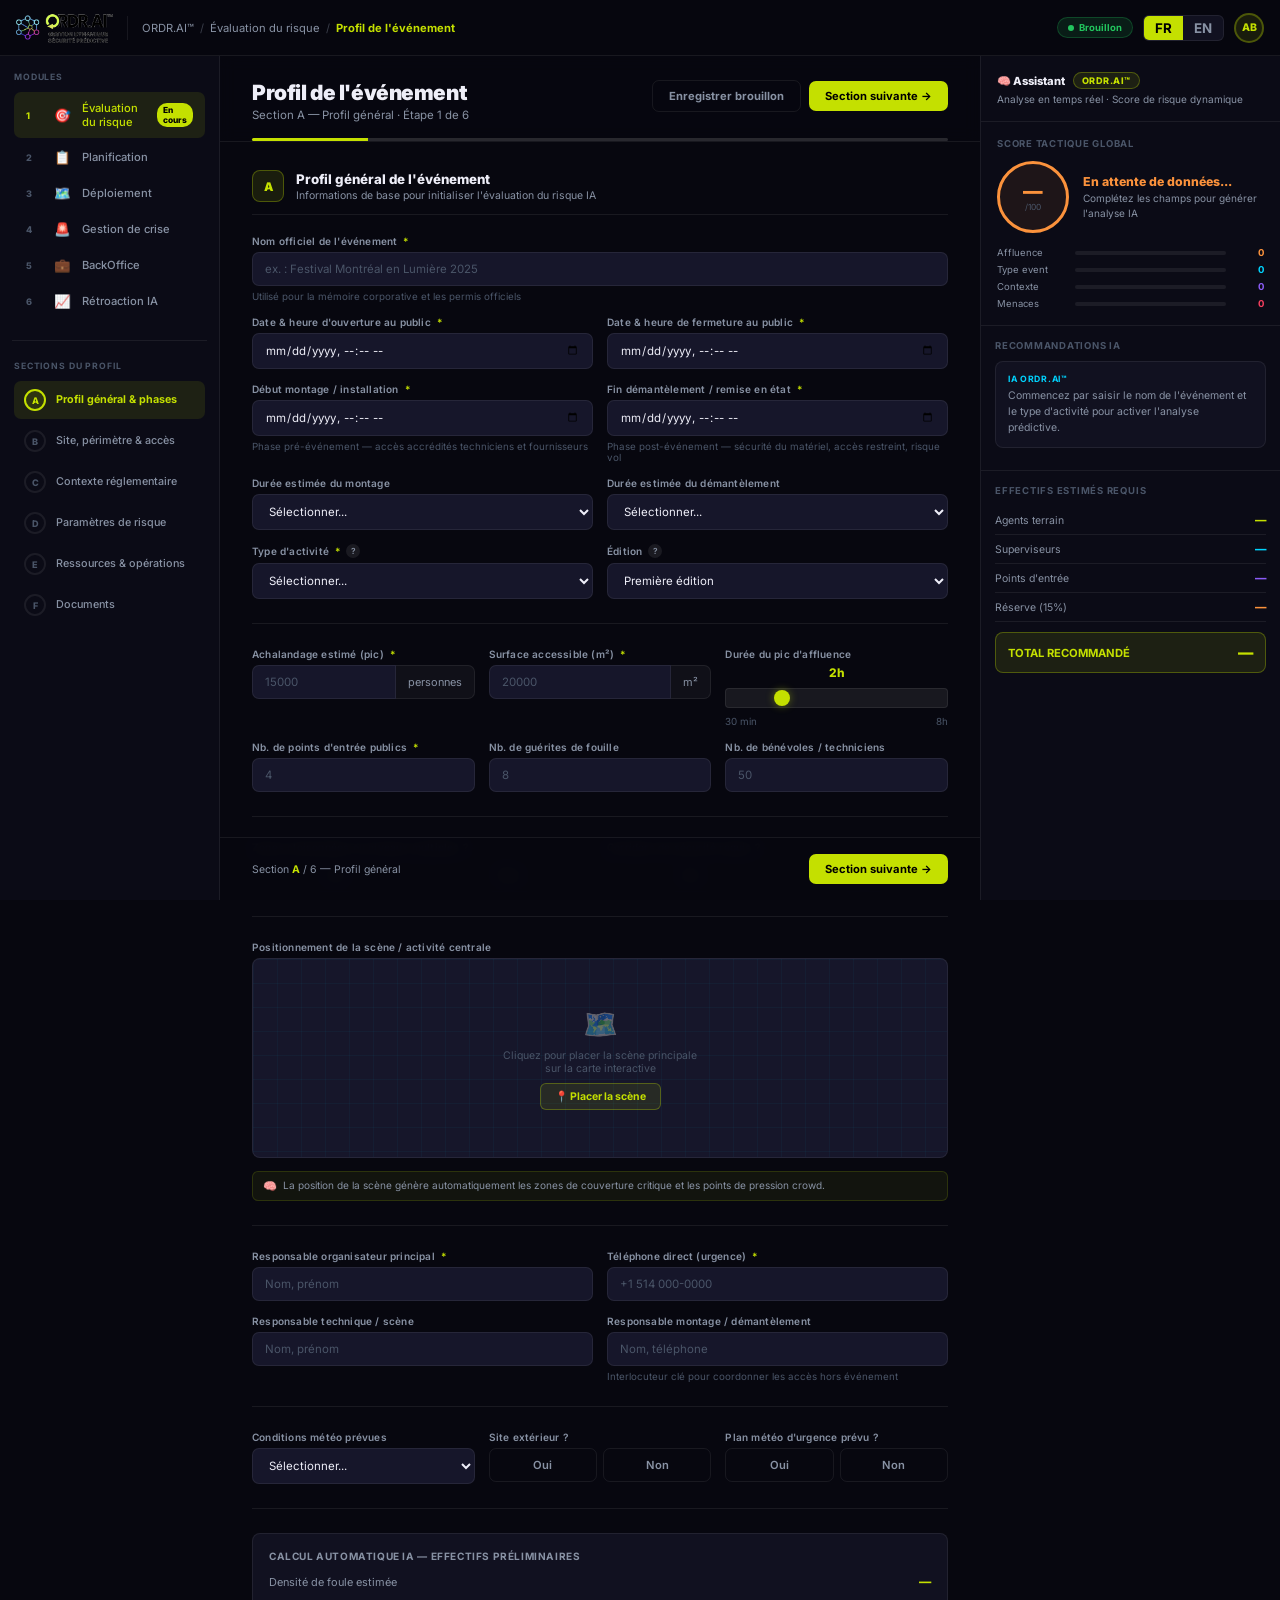
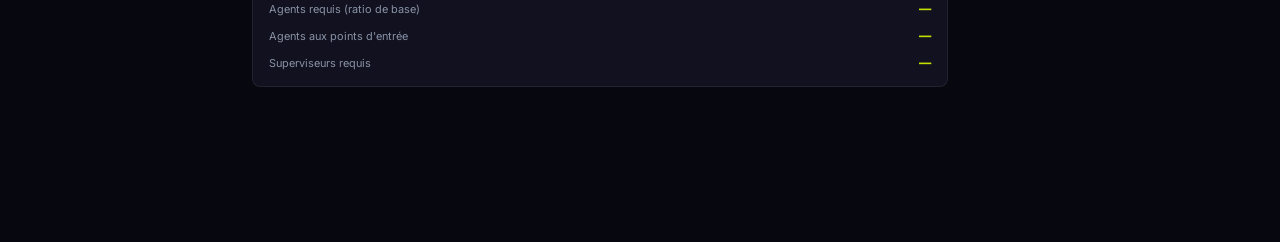
==== commit 110cd2b0: "Module 1 — Ajout phases montage/démantèlement et éléments manquants - Section A: dates montage/déman" ====
--- a/app/01-profil-evenement.html
+++ b/app/01-profil-evenement.html
@@ -460,11 +460,11 @@
 
       <div class="section-step active" onclick="goSection(0)">
         <div class="step-dot">A</div>
-        <div class="step-label" data-fr="Profil général" data-en="General profile">Profil général</div>
+        <div class="step-label" data-fr="Profil général & phases" data-en="General profile & phases">Profil général & phases</div>
       </div>
       <div class="section-step" onclick="goSection(1)">
         <div class="step-dot">B</div>
-        <div class="step-label" data-fr="Site & périmètre" data-en="Site & perimeter">Site & périmètre</div>
+        <div class="step-label" data-fr="Site, périmètre & accès" data-en="Site, perimeter & access">Site, périmètre & accès</div>
       </div>
       <div class="section-step" onclick="goSection(2)">
         <div class="step-dot">C</div>
@@ -476,7 +476,7 @@
       </div>
       <div class="section-step" onclick="goSection(4)">
         <div class="step-dot">E</div>
-        <div class="step-label" data-fr="Ressources & contraintes" data-en="Resources & constraints">Ressources & contraintes</div>
+        <div class="step-label" data-fr="Ressources & opérations" data-en="Resources & operations">Ressources & opérations</div>
       </div>
       <div class="section-step" onclick="goSection(5)">
         <div class="step-dot">F</div>
@@ -531,12 +531,44 @@
           </div>
 
           <div class="field">
-            <label><span data-fr="Date & heure d'ouverture" data-en="Opening date & time">Date & heure d'ouverture</span> <span class="req">*</span></label>
+            <label><span data-fr="Date & heure d'ouverture au public" data-en="Public opening date & time">Date & heure d'ouverture au public</span> <span class="req">*</span></label>
             <input type="datetime-local" id="date-debut" onchange="updateRiskScore()" />
           </div>
           <div class="field">
-            <label><span data-fr="Date & heure de fermeture" data-en="Closing date & time">Date & heure de fermeture</span> <span class="req">*</span></label>
+            <label><span data-fr="Date & heure de fermeture au public" data-en="Public closing date & time">Date & heure de fermeture au public</span> <span class="req">*</span></label>
             <input type="datetime-local" id="date-fin" onchange="updateRiskScore()" />
+          </div>
+
+          <div class="field">
+            <label><span data-fr="Début montage / installation" data-en="Setup / installation start">Début montage / installation</span> <span class="req">*</span></label>
+            <input type="datetime-local" id="date-montage" onchange="updateRiskScore()" />
+            <div class="hint" data-fr="Phase pré-événement — accès accrédités techniciens et fournisseurs" data-en="Pre-event phase — accredited access for technicians and suppliers">Phase pré-événement — accès accrédités techniciens et fournisseurs</div>
+          </div>
+          <div class="field">
+            <label><span data-fr="Fin démantèlement / remise en état" data-en="Dismantling / restoration end">Fin démantèlement / remise en état</span> <span class="req">*</span></label>
+            <input type="datetime-local" id="date-demantelement" onchange="updateRiskScore()" />
+            <div class="hint" data-fr="Phase post-événement — sécurité du matériel, accès restreint, risque vol" data-en="Post-event phase — equipment security, restricted access, theft risk">Phase post-événement — sécurité du matériel, accès restreint, risque vol</div>
+          </div>
+
+          <div class="field">
+            <label><span data-fr="Durée estimée du montage" data-en="Estimated setup duration">Durée estimée du montage</span></label>
+            <select id="duree-montage" onchange="updateRiskScore()">
+              <option value="" data-fr="Sélectionner..." data-en="Select...">Sélectionner...</option>
+              <option value="0.5" data-fr="Moins de 12h" data-en="Less than 12h">Moins de 12h</option>
+              <option value="1" data-fr="1 journée" data-en="1 day">1 journée</option>
+              <option value="2" data-fr="2 journées" data-en="2 days">2 journées</option>
+              <option value="3" data-fr="3 journées et plus" data-en="3 days or more">3 journées et plus</option>
+            </select>
+          </div>
+          <div class="field">
+            <label><span data-fr="Durée estimée du démantèlement" data-en="Estimated dismantling duration">Durée estimée du démantèlement</span></label>
+            <select id="duree-demantelement" onchange="updateRiskScore()">
+              <option value="" data-fr="Sélectionner..." data-en="Select...">Sélectionner...</option>
+              <option value="0.5" data-fr="Moins de 12h" data-en="Less than 12h">Moins de 12h</option>
+              <option value="1" data-fr="1 journée" data-en="1 day">1 journée</option>
+              <option value="2" data-fr="2 journées" data-en="2 days">2 journées</option>
+              <option value="3" data-fr="3 journées et plus" data-en="3 days or more">3 journées et plus</option>
+            </select>
           </div>
 
           <div class="field">
@@ -654,6 +686,63 @@
           </div>
         </div>
 
+        <div class="form-divider"></div>
+
+        <!-- CONTACTS ORGANISATEURS -->
+        <div class="field-grid fg-2">
+          <div class="field">
+            <label><span data-fr="Responsable organisateur principal" data-en="Main event organizer">Responsable organisateur principal</span> <span class="req">*</span></label>
+            <input type="text" id="organisateur-nom" placeholder="Nom, prénom" />
+          </div>
+          <div class="field">
+            <label><span data-fr="Téléphone direct (urgence)" data-en="Direct phone (emergency)">Téléphone direct (urgence)</span> <span class="req">*</span></label>
+            <input type="tel" id="organisateur-tel" placeholder="+1 514 000-0000" />
+          </div>
+          <div class="field">
+            <label><span data-fr="Responsable technique / scène" data-en="Technical / stage manager">Responsable technique / scène</span></label>
+            <input type="text" placeholder="Nom, prénom" />
+          </div>
+          <div class="field">
+            <label><span data-fr="Responsable montage / démantèlement" data-en="Setup / dismantling manager">Responsable montage / démantèlement</span></label>
+            <input type="text" id="resp-montage" placeholder="Nom, téléphone" />
+            <div class="hint" data-fr="Interlocuteur clé pour coordonner les accès hors événement" data-en="Key contact for coordinating access outside event hours">Interlocuteur clé pour coordonner les accès hors événement</div>
+          </div>
+        </div>
+
+        <div class="form-divider"></div>
+
+        <!-- CONDITIONS MÉTÉO -->
+        <div class="field-grid fg-3">
+          <div class="field">
+            <label><span data-fr="Conditions météo prévues" data-en="Expected weather conditions">Conditions météo prévues</span></label>
+            <select id="meteo" onchange="updateRiskScore()">
+              <option value="" data-fr="Sélectionner..." data-en="Select...">Sélectionner...</option>
+              <option value="beau" data-fr="Beau temps / ensoleillé" data-en="Clear / sunny">Beau temps / ensoleillé</option>
+              <option value="nuageux" data-fr="Nuageux / variable" data-en="Cloudy / variable">Nuageux / variable</option>
+              <option value="pluie" data-fr="Pluie probable" data-en="Rain likely">Pluie probable</option>
+              <option value="orage" data-fr="Orages / vents forts" data-en="Storms / strong winds">Orages / vents forts</option>
+              <option value="froid" data-fr="Froid extrême (&lt;-15°C)" data-en="Extreme cold (&lt;-15°C)">Froid extrême (&lt;-15°C)</option>
+              <option value="chaleur" data-fr="Canicule (&gt;35°C)" data-en="Heat wave (&gt;35°C)">Canicule (&gt;35°C)</option>
+            </select>
+          </div>
+          <div class="field">
+            <label><span data-fr="Site extérieur ?" data-en="Outdoor venue?">Site extérieur ?</span></label>
+            <div class="yn-toggle">
+              <button class="yn-btn" onclick="setYN(this,'exterieur','oui')">Oui</button>
+              <button class="yn-btn" onclick="setYN(this,'exterieur','non')">Non</button>
+            </div>
+            <input type="hidden" id="exterieur" value="" />
+          </div>
+          <div class="field">
+            <label><span data-fr="Plan météo d'urgence prévu ?" data-en="Emergency weather plan in place?">Plan météo d'urgence prévu ?</span></label>
+            <div class="yn-toggle">
+              <button class="yn-btn" onclick="setYN(this,'plan-meteo','oui')">Oui</button>
+              <button class="yn-btn" onclick="setYN(this,'plan-meteo','non')">Non</button>
+            </div>
+            <input type="hidden" id="plan-meteo" value="" />
+          </div>
+        </div>
+
         <!-- Live calculator -->
         <div class="form-divider"></div>
         <div class="calc-card">
@@ -719,6 +808,45 @@
               <div class="check-item" onclick="toggleCheck(this)"><div class="check-box"></div><span data-fr="🚗 Stationnement" data-en="🚗 Parking">🚗 Stationnement</span></div>
               <div class="check-item" onclick="toggleCheck(this)"><div class="check-box"></div><span data-fr="🍺 Zone alcool" data-en="🍺 Alcohol zone">🍺 Zone alcool</span></div>
               <div class="check-item" onclick="toggleCheck(this)"><div class="check-box"></div><span data-fr="🧒 Zone enfants" data-en="🧒 Children zone">🧒 Zone enfants</span></div>
+              <div class="check-item" onclick="toggleCheck(this)"><div class="check-box"></div><span data-fr="🚛 Zone livraison / chargement" data-en="🚛 Loading / delivery zone">🚛 Zone livraison / chargement</span></div>
+              <div class="check-item" onclick="toggleCheck(this)"><div class="check-box"></div><span data-fr="🔧 Zone montage / technique" data-en="🔧 Setup / technical zone">🔧 Zone montage / technique</span></div>
+              <div class="check-item" onclick="toggleCheck(this)"><div class="check-box"></div><span data-fr="🍽️ Restauration / food trucks" data-en="🍽️ Food & beverage area">🍽️ Restauration / food trucks</span></div>
+              <div class="check-item" onclick="toggleCheck(this)"><div class="check-box"></div><span data-fr="🅿️ Zone presse / médias" data-en="🅿️ Press / media zone">🅿️ Zone presse / médias</span></div>
+            </div>
+          </div>
+
+          <div class="field">
+            <label><span data-fr="Nb. de techniciens / équipes montage" data-en="No. of technicians / setup crews">Nb. de techniciens / équipes montage</span></label>
+            <div class="input-group">
+              <input type="number" id="nb-techniciens" placeholder="30" min="0" oninput="updateRiskScore()" />
+              <div class="input-unit" data-fr="personnes" data-en="persons">personnes</div>
+            </div>
+            <div class="hint" data-fr="Accréditations requises — inclure dans le plan d'accès montage" data-en="Accreditations required — include in setup access plan">Accréditations requises — inclure dans le plan d'accès montage</div>
+          </div>
+
+          <div class="field">
+            <label><span data-fr="Système d'accréditation prévu" data-en="Planned accreditation system">Système d'accréditation prévu</span></label>
+            <select id="accreditation">
+              <option value="" data-fr="Sélectionner..." data-en="Select...">Sélectionner...</option>
+              <option value="laissez-passer" data-fr="Laissez-passer papier" data-en="Paper pass">Laissez-passer papier</option>
+              <option value="badge-couleur" data-fr="Badge couleur par zone" data-en="Color badge by zone">Badge couleur par zone</option>
+              <option value="qr" data-fr="QR code / NFC" data-en="QR code / NFC">QR code / NFC</option>
+              <option value="biometrique" data-fr="Biométrique / facial" data-en="Biometric / facial">Biométrique / facial</option>
+            </select>
+          </div>
+
+          <div class="field">
+            <label><span data-fr="Gestion des files d'attente entrées" data-en="Entry queue management">Gestion des files d'attente entrées</span></label>
+            <select id="gestion-file" onchange="updateRiskScore()">
+              <option value="" data-fr="Sélectionner..." data-en="Select...">Sélectionner...</option>
+              <option value="libre" data-fr="Accès libre (sans file organisée)" data-en="Free access (no organized queue)">Accès libre (sans file organisée)</option>
+              <option value="serpentin" data-fr="File serpentin avec barrières" data-en="Serpentine queue with barriers">File serpentin avec barrières</option>
+              <option value="zones" data-fr="Zones d'attente délimitées" data-en="Designated waiting zones">Zones d'attente délimitées</option>
+              <option value="numerotee" data-fr="File numérotée / horaire d'entrée" data-en="Numbered queue / entry time slots">File numérotée / horaire d'entrée</option>
+            </select>
+            <div class="ai-hint" style="margin-top:6px">
+              <span class="ai-icon">🧠</span>
+              <span data-fr="Les files non gérées augmentent significativement le score de risque en zone entrée." data-en="Unmanaged queues significantly increase the risk score in entry zones.">Les files non gérées augmentent significativement le score de risque en zone entrée.</span>
             </div>
           </div>
         </div>
@@ -995,6 +1123,96 @@
             </div>
           </div>
         </div>
+
+        <div class="form-divider"></div>
+
+        <!-- PHASES OPÉRATIONNELLES -->
+        <div class="section-title-bar" style="margin-bottom:14px">
+          <div class="section-letter" style="font-size:0.9rem;width:28px;height:28px;color:var(--orange);border-color:rgba(251,146,60,0.3);background:rgba(251,146,60,0.08)">🔧</div>
+          <div class="section-title-text">
+            <h3 style="font-size:0.9rem" data-fr="Phases opérationnelles — Montage, réparations & démantèlement" data-en="Operational phases — Setup, repairs & dismantling">Phases opérationnelles — Montage, réparations & démantèlement</h3>
+            <p data-fr="Sécurité hors heures d'événement et réparations en cours d'opération" data-en="Security outside event hours and in-operation repairs">Sécurité hors heures d'événement et réparations en cours d'opération</p>
+          </div>
+        </div>
+
+        <div class="field-grid fg-2">
+          <div class="field">
+            <label><span data-fr="Agents de sécurité requis pendant le montage" data-en="Security agents required during setup">Agents de sécurité requis pendant le montage</span></label>
+            <input type="number" id="agents-montage" placeholder="4" min="0" oninput="updateRiskScore()" />
+            <div class="hint" data-fr="Contrôle d'accès techniciens, surveillance matériel, périmètre" data-en="Technician access control, equipment surveillance, perimeter">Contrôle d'accès techniciens, surveillance matériel, périmètre</div>
+          </div>
+          <div class="field">
+            <label><span data-fr="Agents requis pendant le démantèlement" data-en="Agents required during dismantling">Agents requis pendant le démantèlement</span></label>
+            <input type="number" id="agents-demantelement" placeholder="4" min="0" oninput="updateRiskScore()" />
+            <div class="hint" data-fr="Risque vol élevé — matériel non sécurisé, accès nocturne fréquent" data-en="High theft risk — unsecured equipment, frequent night access">Risque vol élevé — matériel non sécurisé, accès nocturne fréquent</div>
+          </div>
+          <div class="field">
+            <label><span data-fr="Réparations / interventions techniques planifiées pendant l'événement ?" data-en="Planned repairs / technical interventions during the event?">Réparations / interventions techniques pendant l'événement ?</span></label>
+            <div class="yn-toggle">
+              <button class="yn-btn" onclick="setYN(this,'reparations','oui');document.getElementById('sub-reparations').style.display='block'">Oui</button>
+              <button class="yn-btn" onclick="setYN(this,'reparations','non');document.getElementById('sub-reparations').style.display='none'">Non</button>
+            </div>
+            <input type="hidden" id="reparations" value="" />
+            <div class="sub-form" id="sub-reparations" style="display:none;margin-top:10px">
+              <div class="field-grid fg-1">
+                <div class="field">
+                  <label data-fr="Nature des interventions prévues" data-en="Nature of planned interventions">Nature des interventions prévues</label>
+                  <textarea rows="2" placeholder="ex. : Remplacement câblage scène, maintenance générateurs, réparation barrières..."></textarea>
+                </div>
+                <div class="field">
+                  <label data-fr="Protocole d'accès techniciens en cours d'événement" data-en="Technician access protocol during event">Protocole d'accès techniciens en cours d'événement</label>
+                  <select>
+                    <option data-fr="Escorte obligatoire par un agent" data-en="Mandatory escort by an agent">Escorte obligatoire par un agent</option>
+                    <option data-fr="Badge d'accès zones restreintes" data-en="Restricted zone access badge">Badge d'accès zones restreintes</option>
+                    <option data-fr="Accès libre avec identification" data-en="Free access with identification">Accès libre avec identification</option>
+                  </select>
+                </div>
+              </div>
+            </div>
+          </div>
+          <div class="field">
+            <label><span data-fr="Surveillance du matériel entre les phases ?" data-en="Equipment surveillance between phases?">Surveillance du matériel entre les phases ?</span></label>
+            <select id="surveillance-materiel" onchange="updateRiskScore()">
+              <option value="" data-fr="Sélectionner..." data-en="Select...">Sélectionner...</option>
+              <option value="aucune" data-fr="Aucune surveillance spécifique" data-en="No specific surveillance">Aucune surveillance spécifique</option>
+              <option value="agent" data-fr="Agent de nuit sur site" data-en="Night agent on-site">Agent de nuit sur site</option>
+              <option value="cctv" data-fr="CCTV uniquement" data-en="CCTV only">CCTV uniquement</option>
+              <option value="agent-cctv" data-fr="Agent + CCTV" data-en="Agent + CCTV">Agent + CCTV</option>
+              <option value="gardiennage" data-fr="Gardiennage 24/7 pendant montage" data-en="24/7 guarding during setup">Gardiennage 24/7 pendant montage</option>
+            </select>
+            <div class="ai-hint" style="margin-top:6px">
+              <span class="ai-icon">🧠</span>
+              <span data-fr="L'absence de surveillance entre les phases augmente le risque de vol de matériel et d'intrusion." data-en="Lack of surveillance between phases increases equipment theft and intrusion risk.">L'absence de surveillance entre les phases augmente le risque de vol de matériel et d'intrusion.</span>
+            </div>
+          </div>
+        </div>
+
+        <div class="form-divider"></div>
+
+        <div class="field-grid fg-2">
+          <div class="field">
+            <label><span data-fr="Plan de démantèlement documenté ?" data-en="Documented dismantling plan?">Plan de démantèlement documenté ?</span></label>
+            <div class="yn-toggle">
+              <button class="yn-btn" onclick="setYN(this,'plan-demantelement','oui')">Oui</button>
+              <button class="yn-btn" onclick="setYN(this,'plan-demantelement','non')">Non</button>
+            </div>
+            <input type="hidden" id="plan-demantelement" value="" />
+          </div>
+          <div class="field">
+            <label><span data-fr="Remise en état du site requise ?" data-en="Site restoration required?">Remise en état du site requise ?</span></label>
+            <div class="yn-toggle">
+              <button class="yn-btn" onclick="setYN(this,'remise-etat','oui');document.getElementById('sub-remise').style.display='block'">Oui</button>
+              <button class="yn-btn" onclick="setYN(this,'remise-etat','non');document.getElementById('sub-remise').style.display='none'">Non</button>
+            </div>
+            <input type="hidden" id="remise-etat" value="" />
+            <div class="sub-form" id="sub-remise" style="display:none;margin-top:10px">
+              <div class="field">
+                <label data-fr="Délai de remise en état (jours)" data-en="Restoration deadline (days)">Délai de remise en état (jours)</label>
+                <input type="number" placeholder="3" min="1" />
+              </div>
+            </div>
+          </div>
+        </div>
       </div>
 
       <!-- ═══ SECTION F ═══ -->
@@ -1196,8 +1414,8 @@
 // ── Section navigation ────────────────────────────────────
 const sections = ['A','B','C','D','E','F'];
 const sectionNames = {
-  fr:['Profil général','Site & périmètre','Contexte réglementaire','Paramètres de risque','Ressources & contraintes','Documents'],
-  en:['General profile','Site & perimeter','Regulatory context','Risk parameters','Resources & constraints','Documents']
+  fr:['Profil général & phases','Site, périmètre & accès','Contexte réglementaire','Paramètres de risque','Ressources, montage & démantèlement','Documents'],
+  en:['General profile & phases','Site, perimeter & access','Regulatory context','Risk parameters','Resources, setup & dismantling','Documents']
 };
 let currentSection = 0;
 
